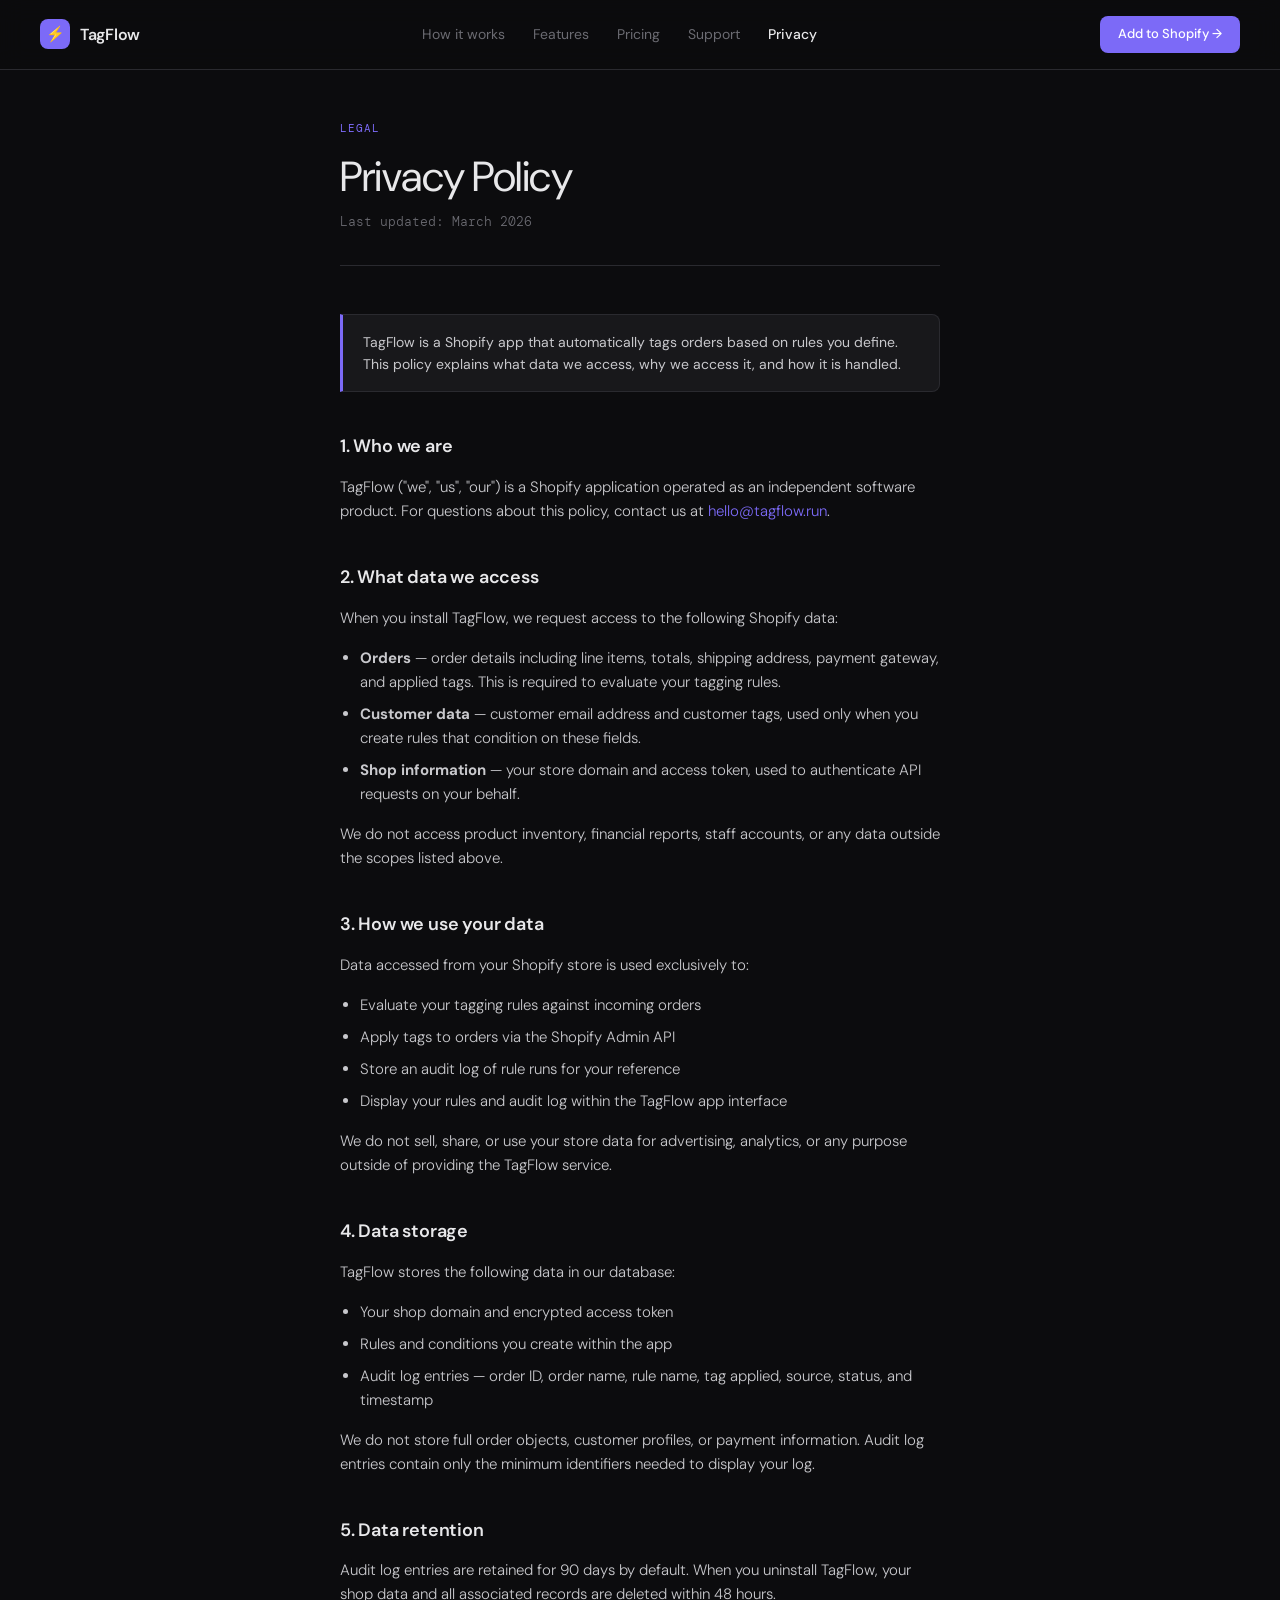
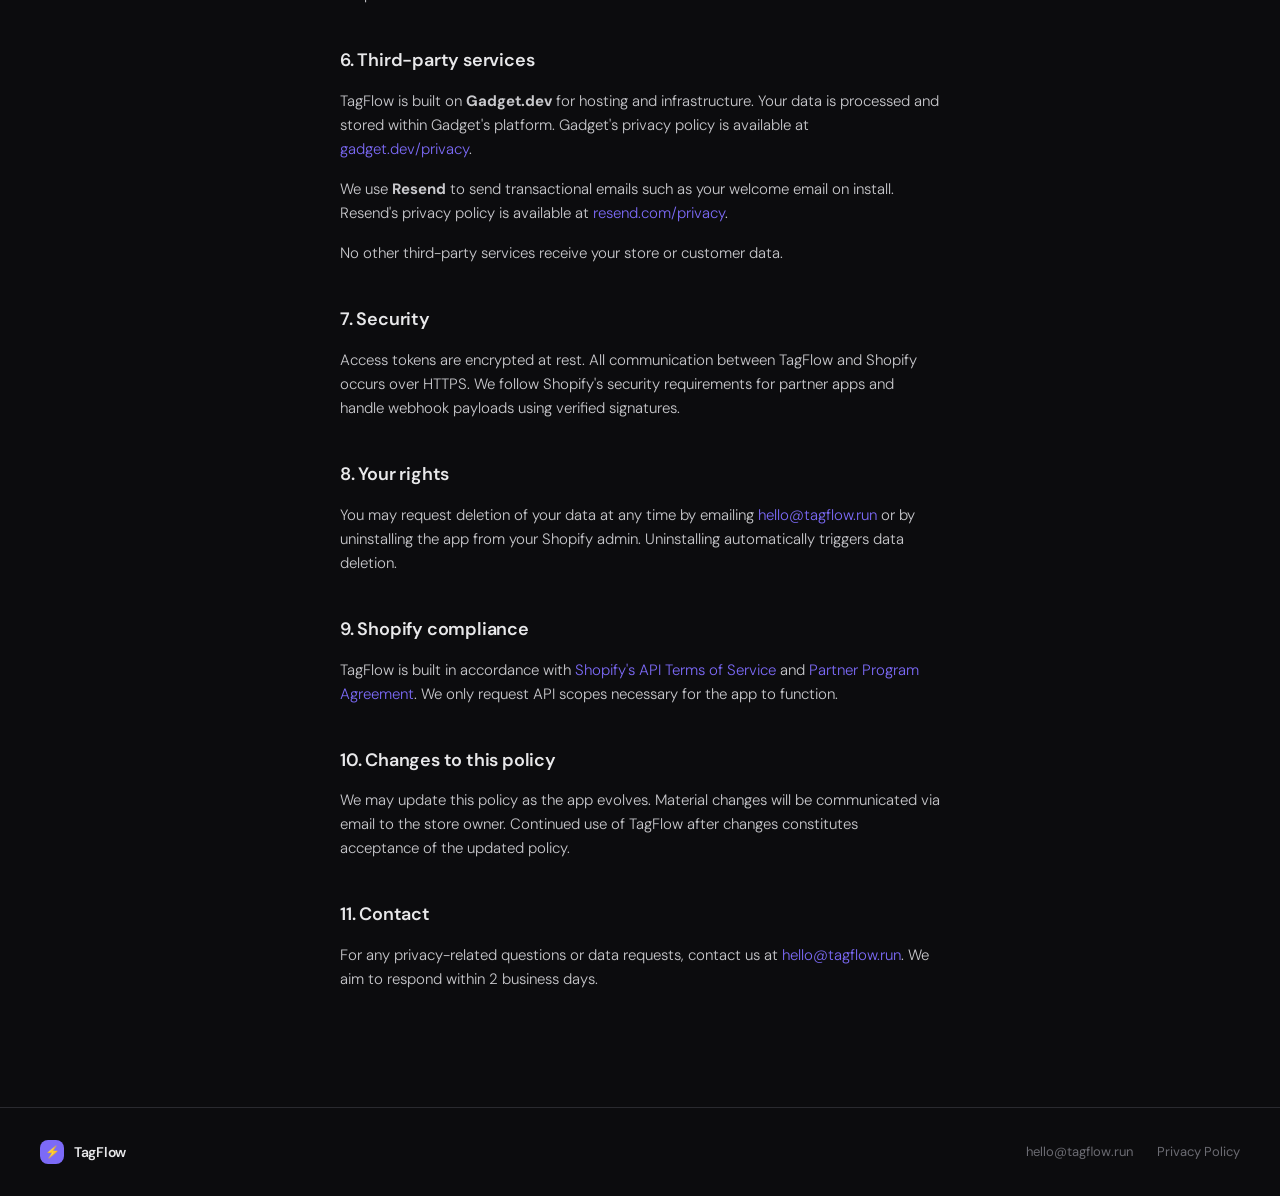
==== privacy.html @ ec5a0876 "first commit" ====
<!DOCTYPE html>
<html lang="en">
<head>
<meta charset="UTF-8"/>
<meta name="viewport" content="width=device-width, initial-scale=1.0"/>
<title>Privacy Policy — TagFlow</title>
<link rel="preconnect" href="https://fonts.googleapis.com"/>
<link href="https://fonts.googleapis.com/css2?family=DM+Mono:wght@400;500&family=DM+Sans:wght@300;400;500;600&display=swap" rel="stylesheet"/>
<style>
*{box-sizing:border-box;margin:0;padding:0}
:root{
  --bg:#0c0c0e;
  --surface:#18181b;
  --border:#2a2a2f;
  --text:#e8e8ea;
  --muted:#6b6b72;
  --accent:#7c6af7;
  --mono:'DM Mono',monospace;
  --serif:'DM Sans',sans-serif;
  --sans:'DM Sans',sans-serif;
}
html{scroll-behavior:smooth}
body{background:var(--bg);color:var(--text);font-family:var(--sans);font-size:15px;line-height:1.6;overflow-x:hidden}

nav{
  position:fixed;top:0;left:0;right:0;z-index:100;
  padding:16px 40px;display:flex;align-items:center;justify-content:space-between;
  background:rgba(12,12,14,0.85);backdrop-filter:blur(12px);
  border-bottom:1px solid var(--border);
}
.logo{display:flex;align-items:center;gap:10px;font-size:16px;font-weight:600;letter-spacing:-0.3px;text-decoration:none;color:var(--text)}
.logo-icon{width:30px;height:30px;background:var(--accent);border-radius:8px;display:flex;align-items:center;justify-content:center;font-size:15px}
.nav-links{display:flex;align-items:center;gap:28px}
.nav-links a{color:var(--muted);text-decoration:none;font-size:14px;font-weight:400;transition:color .15s}
.nav-links a:hover{color:var(--text)}
.nav-links a[aria-current="page"]{color:var(--text);font-weight:500}
.nav-cta{padding:8px 18px;background:var(--accent);color:#fff;border-radius:8px;font-size:13px;font-weight:500;text-decoration:none;transition:opacity .15s}
.nav-cta:hover{opacity:.85;color:#fff}
.nav-menu{flex:1;display:flex;justify-content:center}
.nav-toggle{
  display:none;flex-direction:column;justify-content:center;align-items:center;gap:5px;
  width:40px;height:40px;padding:0;border:none;background:transparent;cursor:pointer;color:var(--text);
  border-radius:8px;-webkit-tap-highlight-color:transparent
}
.nav-toggle:hover{background:var(--surface)}
.nav-toggle span{display:block;width:20px;height:2px;background:currentColor;border-radius:1px;transition:transform .2s ease,opacity .2s ease}
.nav-toggle[aria-expanded="true"] span:nth-child(1){transform:translateY(7px) rotate(45deg)}
.nav-toggle[aria-expanded="true"] span:nth-child(2){opacity:0}
.nav-toggle[aria-expanded="true"] span:nth-child(3){transform:translateY(-7px) rotate(-45deg)}
.nav-link-mobile-only{display:none}
body.nav-menu-open{overflow:hidden}

.container{max-width:680px;margin:0 auto;padding:120px 40px 100px}

.doc-tag{font-size:11px;font-family:var(--mono);color:var(--accent);text-transform:uppercase;letter-spacing:.1em;margin-bottom:16px}
h1{font-family:var(--serif);font-size:42px;font-weight:400;letter-spacing:-0.5px;line-height:1.1;margin-bottom:12px}
.updated{font-size:13px;color:var(--muted);font-family:var(--mono);margin-bottom:48px;padding-bottom:32px;border-bottom:1px solid var(--border)}

h2{font-size:18px;font-weight:600;margin:40px 0 14px;letter-spacing:-0.2px}
p{color:#c8c8cc;margin-bottom:16px;font-weight:300}
ul{padding-left:20px;margin-bottom:16px}
li{color:#c8c8cc;margin-bottom:8px;font-weight:300}
a{color:var(--accent);text-decoration:none}
a:hover{text-decoration:underline}

.highlight{
  background:var(--surface);border:1px solid var(--border);
  border-left:3px solid var(--accent);
  border-radius:0 8px 8px 0;
  padding:16px 20px;margin:24px 0;
  font-size:14px;color:#c8c8cc;
}

footer{
  border-top:1px solid var(--border);padding:32px 40px;
  display:flex;align-items:center;justify-content:space-between;
  font-size:13px;color:var(--muted);
}
footer a{color:var(--muted);text-decoration:none;transition:color .15s}
footer a:hover{color:var(--text)}
.footer-links{display:flex;gap:24px}

@media(max-width:768px){
  nav{padding:14px 20px;gap:10px}
  .logo{flex:1;min-width:0}
  .nav-menu{
    position:fixed;top:61px;left:0;right:0;flex:none;justify-content:stretch;
    max-height:0;overflow:hidden;opacity:0;visibility:hidden;
    transition:max-height .35s ease,opacity .2s ease,visibility 0s linear .35s;
    background:rgba(12,12,14,0.98);backdrop-filter:blur(12px);
    border-bottom:1px solid var(--border);z-index:99
  }
  .nav-menu.is-open{
    max-height:min(100vh - 61px,480px);opacity:1;visibility:visible;
    transition:max-height .35s ease,opacity .2s ease,visibility 0s
  }
  .nav-toggle{display:flex;flex-shrink:0}
  .nav-cta{flex-shrink:0;padding:8px 14px;font-size:12px}
  .nav-links{flex-direction:column;align-items:stretch;gap:0;padding:8px 20px 20px}
  .nav-links a{padding:14px 0;border-bottom:1px solid var(--border);font-size:15px;color:var(--text)}
  .nav-links a:nth-last-child(2){border-bottom:none}
  .nav-links a:last-child{border-bottom:none}
  .nav-link-mobile-only{
    display:block;margin-top:8px;padding-top:18px;border-top:1px solid var(--border);
    border-bottom:none;font-weight:500;color:var(--accent)
  }
  .container{padding:100px 20px 80px}
  footer{flex-direction:column;gap:16px;text-align:center;padding:24px 20px}
}
</style>
</head>
<body>

<nav>
  <a href="/" class="logo">
    <div class="logo-icon">⚡</div>
    TagFlow
  </a>
  <div class="nav-menu" id="nav-menu">
    <div class="nav-links">
      <a href="index.html#how-it-works">How it works</a>
      <a href="index.html#features">Features</a>
      <a href="index.html#pricing">Pricing</a>
      <a href="support.html">Support</a>
      <a href="privacy.html" aria-current="page">Privacy</a>
      <a href="https://apps.shopify.com" class="nav-link-mobile-only">Add to Shopify →</a>
    </div>
  </div>
  <button type="button" class="nav-toggle" id="nav-toggle" aria-label="Open menu" aria-expanded="false"
    aria-controls="nav-menu">
    <span></span><span></span><span></span>
  </button>
  <a href="https://apps.shopify.com" class="nav-cta">Add to Shopify →</a>
</nav>

<div style="position:relative;z-index:1">
<div class="container">
  <div class="doc-tag">Legal</div>
  <h1>Privacy Policy</h1>
  <p class="updated">Last updated: March 2026</p>

  <div class="highlight">
    TagFlow is a Shopify app that automatically tags orders based on rules you define. This policy explains what data we access, why we access it, and how it is handled.
  </div>

  <h2>1. Who we are</h2>
  <p>TagFlow ("we", "us", "our") is a Shopify application operated as an independent software product. For questions about this policy, contact us at <a href="mailto:hello@tagflow.run">hello@tagflow.run</a>.</p>

  <h2>2. What data we access</h2>
  <p>When you install TagFlow, we request access to the following Shopify data:</p>
  <ul>
    <li><strong>Orders</strong> — order details including line items, totals, shipping address, payment gateway, and applied tags. This is required to evaluate your tagging rules.</li>
    <li><strong>Customer data</strong> — customer email address and customer tags, used only when you create rules that condition on these fields.</li>
    <li><strong>Shop information</strong> — your store domain and access token, used to authenticate API requests on your behalf.</li>
  </ul>
  <p>We do not access product inventory, financial reports, staff accounts, or any data outside the scopes listed above.</p>

  <h2>3. How we use your data</h2>
  <p>Data accessed from your Shopify store is used exclusively to:</p>
  <ul>
    <li>Evaluate your tagging rules against incoming orders</li>
    <li>Apply tags to orders via the Shopify Admin API</li>
    <li>Store an audit log of rule runs for your reference</li>
    <li>Display your rules and audit log within the TagFlow app interface</li>
  </ul>
  <p>We do not sell, share, or use your store data for advertising, analytics, or any purpose outside of providing the TagFlow service.</p>

  <h2>4. Data storage</h2>
  <p>TagFlow stores the following data in our database:</p>
  <ul>
    <li>Your shop domain and encrypted access token</li>
    <li>Rules and conditions you create within the app</li>
    <li>Audit log entries — order ID, order name, rule name, tag applied, source, status, and timestamp</li>
  </ul>
  <p>We do not store full order objects, customer profiles, or payment information. Audit log entries contain only the minimum identifiers needed to display your log.</p>

  <h2>5. Data retention</h2>
  <p>Audit log entries are retained for 90 days by default. When you uninstall TagFlow, your shop data and all associated records are deleted within 48 hours.</p>

  <h2>6. Third-party services</h2>
  <p>TagFlow is built on <strong>Gadget.dev</strong> for hosting and infrastructure. Your data is processed and stored within Gadget's platform. Gadget's privacy policy is available at <a href="https://gadget.dev/privacy" target="_blank">gadget.dev/privacy</a>.</p>
  <p>We use <strong>Resend</strong> to send transactional emails such as your welcome email on install. Resend's privacy policy is available at <a href="https://resend.com/privacy" target="_blank">resend.com/privacy</a>.</p>
  <p>No other third-party services receive your store or customer data.</p>

  <h2>7. Security</h2>
  <p>Access tokens are encrypted at rest. All communication between TagFlow and Shopify occurs over HTTPS. We follow Shopify's security requirements for partner apps and handle webhook payloads using verified signatures.</p>

  <h2>8. Your rights</h2>
  <p>You may request deletion of your data at any time by emailing <a href="mailto:hello@tagflow.run">hello@tagflow.run</a> or by uninstalling the app from your Shopify admin. Uninstalling automatically triggers data deletion.</p>

  <h2>9. Shopify compliance</h2>
  <p>TagFlow is built in accordance with <a href="https://www.shopify.com/legal/api-terms" target="_blank">Shopify's API Terms of Service</a> and <a href="https://www.shopify.com/partners/blog/partner-program-agreement" target="_blank">Partner Program Agreement</a>. We only request API scopes necessary for the app to function.</p>

  <h2>10. Changes to this policy</h2>
  <p>We may update this policy as the app evolves. Material changes will be communicated via email to the store owner. Continued use of TagFlow after changes constitutes acceptance of the updated policy.</p>

  <h2>11. Contact</h2>
  <p>For any privacy-related questions or data requests, contact us at <a href="mailto:hello@tagflow.run">hello@tagflow.run</a>. We aim to respond within 2 business days.</p>
</div>

<footer>
  <a href="/" class="logo" style="font-size:14px">
    <div class="logo-icon" style="width:24px;height:24px;font-size:12px">⚡</div>
    TagFlow
  </a>
  <div class="footer-links">
    <a href="mailto:hello@tagflow.run">hello@tagflow.run</a>
    <a href="privacy.html" aria-current="page">Privacy Policy</a>
  </div>
</footer>
</div>

<script>
  (function () {
    var toggle = document.getElementById('nav-toggle');
    var menu = document.getElementById('nav-menu');
    if (!toggle || !menu) return;

    function setOpen(open) {
      menu.classList.toggle('is-open', open);
      toggle.setAttribute('aria-expanded', open ? 'true' : 'false');
      toggle.setAttribute('aria-label', open ? 'Close menu' : 'Open menu');
      document.body.classList.toggle('nav-menu-open', open);
    }

    toggle.addEventListener('click', function () {
      setOpen(!menu.classList.contains('is-open'));
    });

    menu.querySelectorAll('a').forEach(function (link) {
      link.addEventListener('click', function () {
        setOpen(false);
      });
    });

    document.addEventListener('keydown', function (e) {
      if (e.key === 'Escape') setOpen(false);
    });
  })();
</script>

</body>
</html>
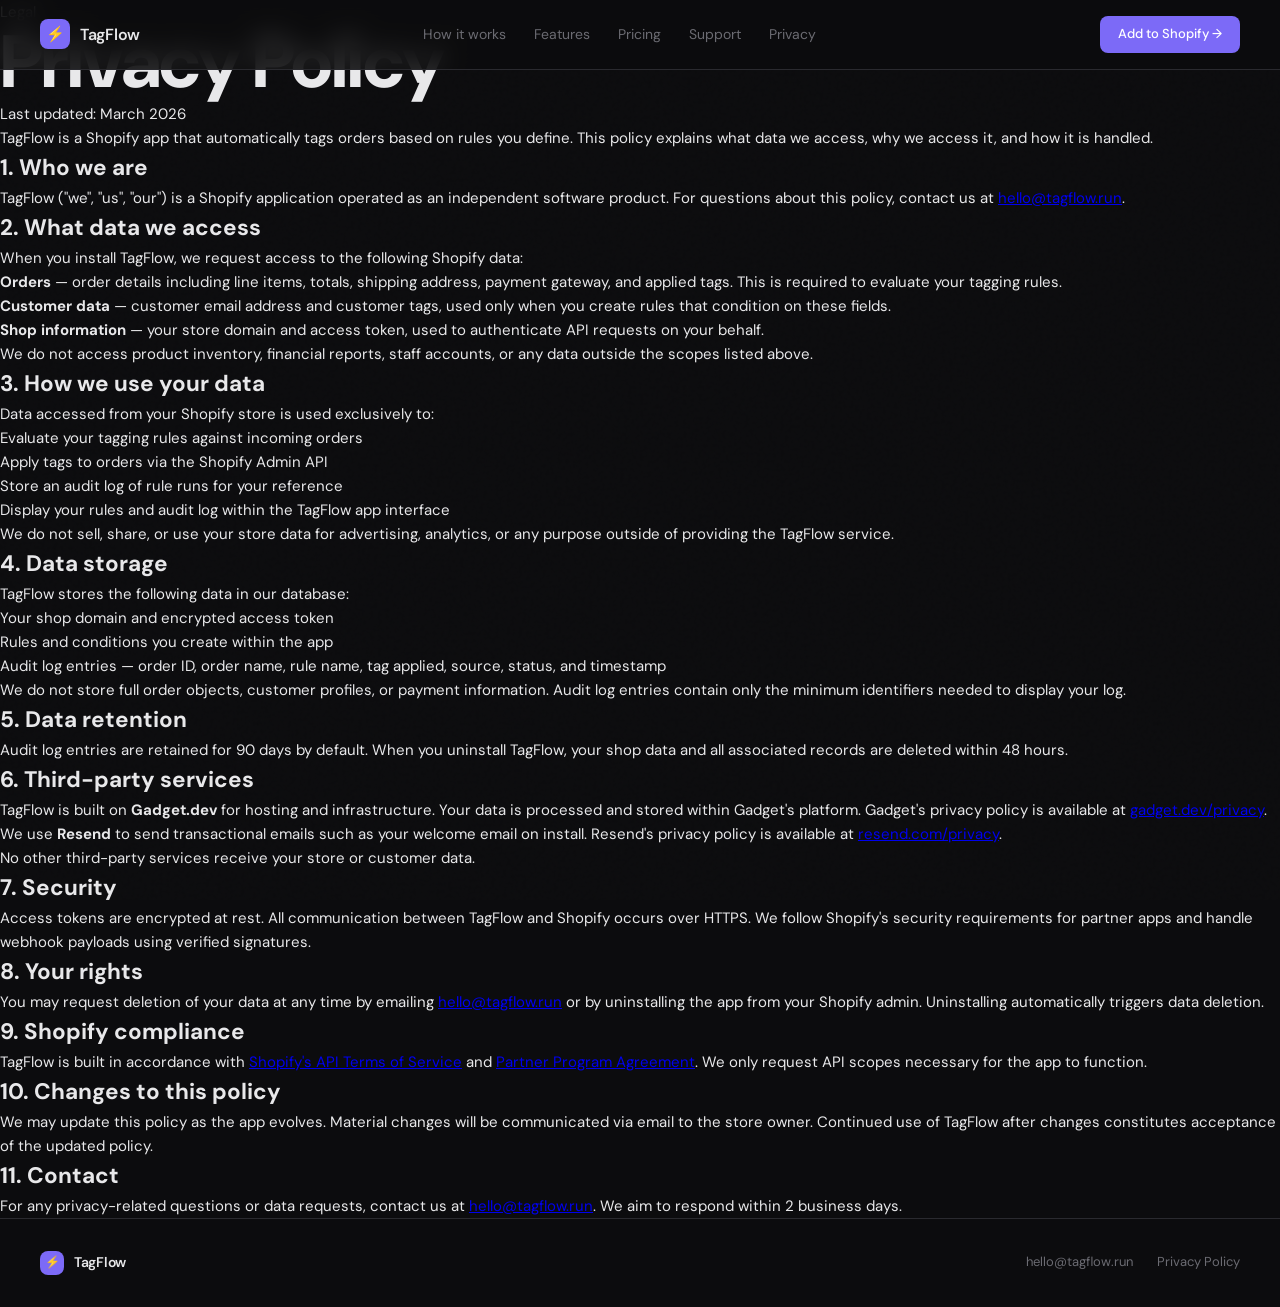
==== commit 992a02b3: "Add main.css and update nav styles" ====
--- a/privacy.html
+++ b/privacy.html
@@ -4,110 +4,10 @@
 <meta charset="UTF-8"/>
 <meta name="viewport" content="width=device-width, initial-scale=1.0"/>
 <title>Privacy Policy — TagFlow</title>
+<link rel="icon" type="image/png" href="tag-flow-fav.ico.png"/>
 <link rel="preconnect" href="https://fonts.googleapis.com"/>
 <link href="https://fonts.googleapis.com/css2?family=DM+Mono:wght@400;500&family=DM+Sans:wght@300;400;500;600&display=swap" rel="stylesheet"/>
-<style>
-*{box-sizing:border-box;margin:0;padding:0}
-:root{
-  --bg:#0c0c0e;
-  --surface:#18181b;
-  --border:#2a2a2f;
-  --text:#e8e8ea;
-  --muted:#6b6b72;
-  --accent:#7c6af7;
-  --mono:'DM Mono',monospace;
-  --serif:'DM Sans',sans-serif;
-  --sans:'DM Sans',sans-serif;
-}
-html{scroll-behavior:smooth}
-body{background:var(--bg);color:var(--text);font-family:var(--sans);font-size:15px;line-height:1.6;overflow-x:hidden}
-
-nav{
-  position:fixed;top:0;left:0;right:0;z-index:100;
-  padding:16px 40px;display:flex;align-items:center;justify-content:space-between;
-  background:rgba(12,12,14,0.85);backdrop-filter:blur(12px);
-  border-bottom:1px solid var(--border);
-}
-.logo{display:flex;align-items:center;gap:10px;font-size:16px;font-weight:600;letter-spacing:-0.3px;text-decoration:none;color:var(--text)}
-.logo-icon{width:30px;height:30px;background:var(--accent);border-radius:8px;display:flex;align-items:center;justify-content:center;font-size:15px}
-.nav-links{display:flex;align-items:center;gap:28px}
-.nav-links a{color:var(--muted);text-decoration:none;font-size:14px;font-weight:400;transition:color .15s}
-.nav-links a:hover{color:var(--text)}
-.nav-links a[aria-current="page"]{color:var(--text);font-weight:500}
-.nav-cta{padding:8px 18px;background:var(--accent);color:#fff;border-radius:8px;font-size:13px;font-weight:500;text-decoration:none;transition:opacity .15s}
-.nav-cta:hover{opacity:.85;color:#fff}
-.nav-menu{flex:1;display:flex;justify-content:center}
-.nav-toggle{
-  display:none;flex-direction:column;justify-content:center;align-items:center;gap:5px;
-  width:40px;height:40px;padding:0;border:none;background:transparent;cursor:pointer;color:var(--text);
-  border-radius:8px;-webkit-tap-highlight-color:transparent
-}
-.nav-toggle:hover{background:var(--surface)}
-.nav-toggle span{display:block;width:20px;height:2px;background:currentColor;border-radius:1px;transition:transform .2s ease,opacity .2s ease}
-.nav-toggle[aria-expanded="true"] span:nth-child(1){transform:translateY(7px) rotate(45deg)}
-.nav-toggle[aria-expanded="true"] span:nth-child(2){opacity:0}
-.nav-toggle[aria-expanded="true"] span:nth-child(3){transform:translateY(-7px) rotate(-45deg)}
-.nav-link-mobile-only{display:none}
-body.nav-menu-open{overflow:hidden}
-
-.container{max-width:680px;margin:0 auto;padding:120px 40px 100px}
-
-.doc-tag{font-size:11px;font-family:var(--mono);color:var(--accent);text-transform:uppercase;letter-spacing:.1em;margin-bottom:16px}
-h1{font-family:var(--serif);font-size:42px;font-weight:400;letter-spacing:-0.5px;line-height:1.1;margin-bottom:12px}
-.updated{font-size:13px;color:var(--muted);font-family:var(--mono);margin-bottom:48px;padding-bottom:32px;border-bottom:1px solid var(--border)}
-
-h2{font-size:18px;font-weight:600;margin:40px 0 14px;letter-spacing:-0.2px}
-p{color:#c8c8cc;margin-bottom:16px;font-weight:300}
-ul{padding-left:20px;margin-bottom:16px}
-li{color:#c8c8cc;margin-bottom:8px;font-weight:300}
-a{color:var(--accent);text-decoration:none}
-a:hover{text-decoration:underline}
-
-.highlight{
-  background:var(--surface);border:1px solid var(--border);
-  border-left:3px solid var(--accent);
-  border-radius:0 8px 8px 0;
-  padding:16px 20px;margin:24px 0;
-  font-size:14px;color:#c8c8cc;
-}
-
-footer{
-  border-top:1px solid var(--border);padding:32px 40px;
-  display:flex;align-items:center;justify-content:space-between;
-  font-size:13px;color:var(--muted);
-}
-footer a{color:var(--muted);text-decoration:none;transition:color .15s}
-footer a:hover{color:var(--text)}
-.footer-links{display:flex;gap:24px}
-
-@media(max-width:768px){
-  nav{padding:14px 20px;gap:10px}
-  .logo{flex:1;min-width:0}
-  .nav-menu{
-    position:fixed;top:61px;left:0;right:0;flex:none;justify-content:stretch;
-    max-height:0;overflow:hidden;opacity:0;visibility:hidden;
-    transition:max-height .35s ease,opacity .2s ease,visibility 0s linear .35s;
-    background:rgba(12,12,14,0.98);backdrop-filter:blur(12px);
-    border-bottom:1px solid var(--border);z-index:99
-  }
-  .nav-menu.is-open{
-    max-height:min(100vh - 61px,480px);opacity:1;visibility:visible;
-    transition:max-height .35s ease,opacity .2s ease,visibility 0s
-  }
-  .nav-toggle{display:flex;flex-shrink:0}
-  .nav-cta{flex-shrink:0;padding:8px 14px;font-size:12px}
-  .nav-links{flex-direction:column;align-items:stretch;gap:0;padding:8px 20px 20px}
-  .nav-links a{padding:14px 0;border-bottom:1px solid var(--border);font-size:15px;color:var(--text)}
-  .nav-links a:nth-last-child(2){border-bottom:none}
-  .nav-links a:last-child{border-bottom:none}
-  .nav-link-mobile-only{
-    display:block;margin-top:8px;padding-top:18px;border-top:1px solid var(--border);
-    border-bottom:none;font-weight:500;color:var(--accent)
-  }
-  .container{padding:100px 20px 80px}
-  footer{flex-direction:column;gap:16px;text-align:center;padding:24px 20px}
-}
-</style>
+<link rel="stylesheet" href="main.css"/>
 </head>
 <body>
 
--- a/main.css
+++ b/main.css
@@ -0,0 +1,1042 @@
+* {
+  box-sizing: border-box;
+  margin: 0;
+  padding: 0
+}
+
+:root {
+  --bg: #0c0c0e;
+  --surface: #18181b;
+  --surface2: #1f1f23;
+  --border: #2a2a2f;
+  --border2: #333338;
+  --text: #e8e8ea;
+  --muted: #6b6b72;
+  --muted2: #4a4a52;
+  --accent: #7c6af7;
+  --accent2: #3ecf8e;
+  --mono: 'DM Mono', monospace;
+  --serif: 'DM Sans', sans-serif;
+  --sans: 'DM Sans', sans-serif;
+}
+
+html {
+  scroll-behavior: smooth
+}
+
+body {
+  background: var(--bg);
+  color: var(--text);
+  font-family: var(--sans);
+  font-size: 15px;
+  line-height: 1.6;
+  overflow-x: hidden
+}
+
+/* Noise overlay */
+body::before {
+  content: '';
+  position: fixed;
+  inset: 0;
+  background-image: url("data:image/svg+xml,%3Csvg viewBox='0 0 256 256' xmlns='http://www.w3.org/2000/svg'%3E%3Cfilter id='noise'%3E%3CfeTurbulence type='fractalNoise' baseFrequency='0.9' numOctaves='4' stitchTiles='stitch'/%3E%3C/filter%3E%3Crect width='100%25' height='100%25' filter='url(%23noise)' opacity='0.04'/%3E%3C/svg%3E");
+  pointer-events: none;
+  z-index: 0;
+  opacity: 0.4;
+}
+
+/* Nav */
+nav {
+  position: fixed;
+  top: 0;
+  left: 0;
+  right: 0;
+  z-index: 100;
+  padding: 16px 40px;
+  display: flex;
+  align-items: center;
+  justify-content: space-between;
+  background: rgba(12, 12, 14, 0.85);
+  backdrop-filter: blur(12px);
+  border-bottom: 1px solid var(--border);
+}
+
+.logo {
+  display: flex;
+  align-items: center;
+  gap: 10px;
+  font-size: 16px;
+  font-weight: 600;
+  letter-spacing: -0.3px;
+  text-decoration: none;
+  color: var(--text)
+}
+
+.logo-icon {
+  width: 30px;
+  height: 30px;
+  background: var(--accent);
+  border-radius: 8px;
+  display: flex;
+  align-items: center;
+  justify-content: center;
+  font-size: 15px
+}
+
+.nav-links {
+  display: flex;
+  align-items: center;
+  gap: 28px
+}
+
+.nav-links a {
+  color: var(--muted);
+  text-decoration: none;
+  font-size: 14px;
+  font-weight: 400;
+  transition: color .15s
+}
+
+.nav-links a:hover {
+  color: var(--text)
+}
+
+.nav-cta {
+  padding: 8px 18px;
+  background: var(--accent);
+  color: #fff;
+  border-radius: 8px;
+  font-size: 13px;
+  font-weight: 500;
+  text-decoration: none;
+  transition: opacity .15s;
+}
+
+.nav-cta:hover {
+  opacity: 0.85;
+  color: #fff
+}
+
+.nav-menu {
+  flex: 1;
+  display: flex;
+  justify-content: center
+}
+
+.nav-toggle {
+  display: none;
+  flex-direction: column;
+  justify-content: center;
+  align-items: center;
+  gap: 5px;
+  width: 40px;
+  height: 40px;
+  padding: 0;
+  border: none;
+  background: transparent;
+  cursor: pointer;
+  color: var(--text);
+  border-radius: 8px;
+  -webkit-tap-highlight-color: transparent
+}
+
+.nav-toggle:hover {
+  background: var(--surface)
+}
+
+.nav-toggle span {
+  display: block;
+  width: 20px;
+  height: 2px;
+  background: currentColor;
+  border-radius: 1px;
+  transition: transform .2s ease, opacity .2s ease
+}
+
+.nav-toggle[aria-expanded="true"] span:nth-child(1) {
+  transform: translateY(7px) rotate(45deg)
+}
+
+.nav-toggle[aria-expanded="true"] span:nth-child(2) {
+  opacity: 0
+}
+
+.nav-toggle[aria-expanded="true"] span:nth-child(3) {
+  transform: translateY(-7px) rotate(-45deg)
+}
+
+.nav-link-mobile-only {
+  display: none
+}
+
+body.nav-menu-open {
+  overflow: hidden
+}
+
+/* Hero */
+.hero {
+  min-height: 100vh;
+  display: flex;
+  flex-direction: column;
+  align-items: center;
+  justify-content: center;
+  padding: 120px 40px 80px;
+  text-align: center;
+  position: relative;
+}
+
+.hero-badge {
+  display: inline-flex;
+  align-items: center;
+  gap: 8px;
+  padding: 6px 14px;
+  border-radius: 20px;
+  background: rgba(124, 106, 247, 0.1);
+  border: 1px solid rgba(124, 106, 247, 0.25);
+  font-size: 12px;
+  font-weight: 500;
+  color: var(--accent);
+  font-family: var(--mono);
+  margin-bottom: 32px;
+  animation: fadeUp .6s ease both;
+}
+
+.badge-dot {
+  width: 6px;
+  height: 6px;
+  border-radius: 50%;
+  background: var(--accent2);
+  animation: pulse 2s infinite
+}
+
+@keyframes pulse {
+
+  0%,
+  100% {
+    opacity: 1
+  }
+
+  50% {
+    opacity: .4
+  }
+}
+
+h1 {
+  font-family: var(--serif);
+  font-size: clamp(40px, 6.5vw, 74px);
+  font-weight: 800;
+  line-height: 1.05;
+  letter-spacing: -2px;
+  max-width: 800px;
+  animation: fadeUp .6s .1s ease both;
+}
+
+h1 em {
+  font-style: normal;
+  color: var(--accent)
+}
+
+.hero-sub {
+  font-size: clamp(16px, 2vw, 20px);
+  color: var(--muted);
+  max-width: 520px;
+  margin: 24px auto 0;
+  line-height: 1.7;
+  font-weight: 300;
+  animation: fadeUp .6s .2s ease both;
+}
+
+.hero-actions {
+  display: flex;
+  align-items: center;
+  gap: 14px;
+  margin-top: 40px;
+  flex-wrap: wrap;
+  justify-content: center;
+  animation: fadeUp .6s .3s ease both;
+}
+
+.btn-primary {
+  padding: 13px 28px;
+  background: var(--accent);
+  color: #fff;
+  border-radius: 9px;
+  font-size: 14px;
+  font-weight: 500;
+  text-decoration: none;
+  transition: opacity .15s, transform .1s;
+  display: inline-flex;
+  align-items: center;
+  gap: 8px;
+}
+
+.btn-primary:hover {
+  opacity: 0.88;
+  transform: translateY(-1px)
+}
+
+.btn-secondary {
+  padding: 13px 28px;
+  background: var(--surface);
+  color: var(--text);
+  border: 1px solid var(--border2);
+  border-radius: 9px;
+  font-size: 14px;
+  font-weight: 400;
+  text-decoration: none;
+  transition: background .15s, transform .1s;
+}
+
+.btn-secondary:hover {
+  background: var(--surface2);
+  transform: translateY(-1px)
+}
+
+.hero-note {
+  font-size: 12px;
+  color: var(--muted2);
+  margin-top: 16px;
+  font-family: var(--mono);
+  animation: fadeUp .6s .4s ease both
+}
+
+/* App preview */
+.preview {
+  margin-top: 64px;
+  width: 100%;
+  max-width: 900px;
+  border-radius: 14px;
+  overflow: hidden;
+  border: 1px solid var(--border);
+  background: var(--surface);
+  animation: fadeUp .8s .4s ease both;
+  position: relative;
+}
+
+.preview-bar {
+  background: var(--surface2);
+  padding: 12px 16px;
+  display: flex;
+  align-items: center;
+  gap: 8px;
+  border-bottom: 1px solid var(--border);
+}
+
+.preview-dot {
+  width: 10px;
+  height: 10px;
+  border-radius: 50%
+}
+
+.preview-url {
+  flex: 1;
+  background: var(--bg);
+  border-radius: 5px;
+  padding: 5px 12px;
+  font-size: 11px;
+  font-family: var(--mono);
+  color: var(--muted);
+  border: 1px solid var(--border);
+  margin: 0 8px;
+  text-align: center;
+}
+
+.preview-body {
+  padding: 24px;
+  display: grid;
+  grid-template-columns: 1fr 1fr 1fr;
+  gap: 12px
+}
+
+.prev-card {
+  background: var(--surface2);
+  border: 1px solid var(--border);
+  border-radius: 8px;
+  padding: 16px
+}
+
+.prev-label {
+  font-size: 10px;
+  color: var(--muted);
+  text-transform: uppercase;
+  letter-spacing: .06em;
+  margin-bottom: 8px;
+  font-family: var(--mono)
+}
+
+.prev-val {
+  font-size: 24px;
+  font-weight: 700;
+  font-family: var(--mono);
+  letter-spacing: -1px
+}
+
+.prev-sub {
+  font-size: 11px;
+  color: var(--accent2);
+  margin-top: 4px
+}
+
+.prev-rule {
+  background: var(--surface2);
+  border: 1px solid var(--border);
+  border-radius: 8px;
+  padding: 14px;
+  grid-column: 1/-1;
+  display: flex;
+  align-items: center;
+  gap: 12px
+}
+
+.prev-toggle {
+  width: 28px;
+  height: 16px;
+  background: var(--accent);
+  border-radius: 8px;
+  position: relative;
+  flex-shrink: 0
+}
+
+.prev-toggle::after {
+  content: '';
+  position: absolute;
+  width: 12px;
+  height: 12px;
+  background: #fff;
+  border-radius: 50%;
+  top: 2px;
+  left: 14px
+}
+
+.prev-rname {
+  font-size: 13px;
+  font-weight: 500;
+  flex: 1
+}
+
+.prev-rdesc {
+  font-size: 11px;
+  color: var(--muted);
+  margin-top: 2px
+}
+
+.prev-pill {
+  display: inline-flex;
+  align-items: center;
+  padding: 3px 9px;
+  border-radius: 20px;
+  font-size: 11px;
+  font-weight: 500;
+  font-family: var(--mono)
+}
+
+.pp {
+  background: rgba(124, 106, 247, .15);
+  color: #9d8ff9;
+  border: 1px solid rgba(124, 106, 247, .25)
+}
+
+.pg {
+  background: rgba(62, 207, 142, .12);
+  color: #3ecf8e;
+  border: 1px solid rgba(62, 207, 142, .25)
+}
+
+.pa {
+  background: rgba(245, 158, 11, .12);
+  color: #f59e0b;
+  border: 1px solid rgba(245, 158, 11, .25)
+}
+
+.prev-fired {
+  font-size: 11px;
+  color: var(--muted);
+  font-family: var(--mono);
+  white-space: nowrap
+}
+
+@keyframes fadeUp {
+  from {
+    opacity: 0;
+    transform: translateY(16px)
+  }
+
+  to {
+    opacity: 1;
+    transform: translateY(0)
+  }
+}
+
+/* Glow */
+.glow {
+  position: absolute;
+  width: 600px;
+  height: 600px;
+  background: radial-gradient(circle, rgba(124, 106, 247, 0.08) 0%, transparent 70%);
+  border-radius: 50%;
+  top: 50%;
+  left: 50%;
+  transform: translate(-50%, -60%);
+  pointer-events: none;
+}
+
+/* Section */
+section {
+  padding: 100px 40px;
+  max-width: 1100px;
+  margin: 0 auto;
+  position: relative;
+  z-index: 1
+}
+
+.section-tag {
+  font-size: 11px;
+  font-family: var(--mono);
+  color: var(--accent);
+  text-transform: uppercase;
+  letter-spacing: .1em;
+  margin-bottom: 16px
+}
+
+.section-title {
+  font-family: var(--serif);
+  font-size: clamp(30px, 3.8vw, 46px);
+  font-weight: 800;
+  line-height: 1.08;
+  letter-spacing: -1.5px;
+  margin-bottom: 16px
+}
+
+.section-title em {
+  font-style: normal;
+  color: var(--accent)
+}
+
+.section-sub {
+  font-size: 16px;
+  color: var(--muted);
+  max-width: 500px;
+  line-height: 1.7;
+  font-weight: 300
+}
+
+/* Features */
+.features-grid {
+  display: grid;
+  grid-template-columns: repeat(3, 1fr);
+  gap: 16px;
+  margin-top: 52px
+}
+
+.feat {
+  background: var(--surface);
+  border: 1px solid var(--border);
+  border-radius: 12px;
+  padding: 28px;
+  transition: border-color .2s, transform .2s
+}
+
+.feat:hover {
+  border-color: var(--border2);
+  transform: translateY(-2px)
+}
+
+.feat-icon {
+  width: 40px;
+  height: 40px;
+  border-radius: 9px;
+  display: flex;
+  align-items: center;
+  justify-content: center;
+  font-size: 18px;
+  margin-bottom: 20px
+}
+
+.feat-icon.purple {
+  background: rgba(124, 106, 247, .15)
+}
+
+.feat-icon.green {
+  background: rgba(62, 207, 142, .12)
+}
+
+.feat-icon.amber {
+  background: rgba(245, 158, 11, .12)
+}
+
+.feat h3 {
+  font-size: 15px;
+  font-weight: 600;
+  margin-bottom: 10px;
+  letter-spacing: -0.2px
+}
+
+.feat p {
+  font-size: 14px;
+  color: var(--muted);
+  line-height: 1.65
+}
+
+/* Audit preview */
+.audit-preview {
+  margin-top: 52px;
+  background: var(--surface);
+  border: 1px solid var(--border);
+  border-radius: 12px;
+  overflow: hidden;
+}
+
+.audit-header {
+  padding: 16px 20px;
+  border-bottom: 1px solid var(--border);
+  display: flex;
+  align-items: center;
+  justify-content: space-between
+}
+
+.audit-title {
+  font-size: 14px;
+  font-weight: 600
+}
+
+.audit-sub {
+  font-size: 12px;
+  color: var(--muted)
+}
+
+table {
+  width: 100%;
+  border-collapse: collapse
+}
+
+th {
+  text-align: left;
+  padding: 10px 20px;
+  font-size: 10px;
+  font-weight: 600;
+  text-transform: uppercase;
+  letter-spacing: .07em;
+  color: var(--muted);
+  border-bottom: 1px solid var(--border);
+  background: var(--surface2)
+}
+
+td {
+  padding: 11px 20px;
+  border-bottom: 1px solid var(--border);
+  font-size: 13px
+}
+
+tr:last-child td {
+  border-bottom: none
+}
+
+.oid {
+  font-family: var(--mono);
+  color: var(--accent);
+  font-size: 12px
+}
+
+.lt {
+  font-family: var(--mono);
+  font-size: 11px;
+  color: var(--muted)
+}
+
+.sdot {
+  display: inline-flex;
+  align-items: center;
+  gap: 5px;
+  font-size: 12px;
+  font-weight: 500
+}
+
+.d {
+  width: 6px;
+  height: 6px;
+  border-radius: 50%;
+  display: inline-block
+}
+
+.dg {
+  background: #3ecf8e
+}
+
+.da {
+  background: #f59e0b
+}
+
+.bf {
+  font-size: 10px;
+  padding: 2px 5px;
+  background: rgba(245, 158, 11, .15);
+  color: #f59e0b;
+  border-radius: 3px;
+  font-family: var(--mono);
+  margin-left: 6px
+}
+
+.rule-col {
+  font-size: 12px;
+  color: var(--muted)
+}
+
+/* Pricing */
+.pricing-grid {
+  display: grid;
+  grid-template-columns: 1fr 1fr;
+  gap: 16px;
+  margin-top: 52px;
+  max-width: 640px
+}
+
+.price-card {
+  background: var(--surface);
+  border: 1px solid var(--border);
+  border-radius: 12px;
+  padding: 32px;
+  position: relative
+}
+
+.price-card.featured {
+  border-color: var(--accent);
+  background: rgba(124, 106, 247, .05)
+}
+
+.featured-badge {
+  position: absolute;
+  top: -12px;
+  left: 50%;
+  transform: translateX(-50%);
+  background: var(--accent);
+  color: #fff;
+  font-size: 11px;
+  font-weight: 500;
+  padding: 4px 12px;
+  border-radius: 20px;
+  white-space: nowrap;
+  font-family: var(--mono)
+}
+
+.price-name {
+  font-size: 13px;
+  font-weight: 600;
+  color: var(--muted);
+  text-transform: uppercase;
+  letter-spacing: .06em;
+  margin-bottom: 12px;
+  font-family: var(--mono)
+}
+
+.price-amount {
+  font-size: 42px;
+  font-weight: 700;
+  font-family: var(--mono);
+  letter-spacing: -2px;
+  line-height: 1
+}
+
+.price-amount span {
+  font-size: 16px;
+  font-weight: 400;
+  color: var(--muted);
+  letter-spacing: 0
+}
+
+.price-desc {
+  font-size: 13px;
+  color: var(--muted);
+  margin-top: 10px;
+  line-height: 1.6
+}
+
+.price-features {
+  margin-top: 24px;
+  display: flex;
+  flex-direction: column;
+  gap: 10px
+}
+
+.pf {
+  display: flex;
+  align-items: center;
+  gap: 10px;
+  font-size: 13px;
+  color: var(--muted)
+}
+
+.pf::before {
+  content: '';
+  width: 5px;
+  height: 5px;
+  border-radius: 50%;
+  background: var(--accent2);
+  flex-shrink: 0
+}
+
+.price-btn {
+  display: block;
+  text-align: center;
+  margin-top: 28px;
+  padding: 11px;
+  border-radius: 8px;
+  font-size: 13px;
+  font-weight: 500;
+  text-decoration: none;
+  transition: opacity .15s;
+}
+
+.price-btn-filled {
+  background: var(--accent);
+  color: #fff
+}
+
+.price-btn-filled:hover {
+  opacity: .85
+}
+
+.price-btn-ghost {
+  background: var(--surface2);
+  color: var(--text);
+  border: 1px solid var(--border2)
+}
+
+.price-btn-ghost:hover {
+  background: var(--border)
+}
+
+/* Flow section */
+.flow-steps {
+  display: grid;
+  grid-template-columns: repeat(4, 1fr);
+  gap: 0;
+  margin-top: 52px;
+  position: relative
+}
+
+.flow-steps::before {
+  content: '';
+  position: absolute;
+  top: 28px;
+  left: 12.5%;
+  right: 12.5%;
+  height: 1px;
+  background: var(--border);
+  z-index: 0
+}
+
+.flow-step {
+  text-align: center;
+  padding: 0 16px;
+  position: relative;
+  z-index: 1
+}
+
+.step-num {
+  width: 56px;
+  height: 56px;
+  border-radius: 50%;
+  background: var(--surface);
+  border: 1px solid var(--border);
+  display: flex;
+  align-items: center;
+  justify-content: center;
+  margin: 0 auto 20px;
+  font-family: var(--mono);
+  font-size: 13px;
+  font-weight: 500;
+  color: var(--accent)
+}
+
+.step-title {
+  font-size: 14px;
+  font-weight: 600;
+  margin-bottom: 8px
+}
+
+.step-desc {
+  font-size: 13px;
+  color: var(--muted);
+  line-height: 1.6
+}
+
+/* CTA */
+.cta-section {
+  margin: 0 40px 100px;
+  background: var(--surface);
+  border: 1px solid var(--border);
+  border-radius: 16px;
+  padding: 80px 40px;
+  text-align: center;
+  position: relative;
+  overflow: hidden;
+}
+
+.cta-section::before {
+  content: '';
+  position: absolute;
+  inset: 0;
+  background: radial-gradient(ellipse at 50% 100%, rgba(124, 106, 247, 0.08) 0%, transparent 60%);
+}
+
+.cta-section h2 {
+  font-family: var(--serif);
+  font-size: clamp(28px, 4vw, 44px);
+  font-weight: 800;
+  letter-spacing: -1.5px;
+  margin-bottom: 16px;
+  position: relative
+}
+
+.cta-section p {
+  font-size: 16px;
+  color: var(--muted);
+  margin-bottom: 32px;
+  font-weight: 300;
+  position: relative
+}
+
+.cta-section .btn-primary {
+  position: relative
+}
+
+/* Footer */
+footer {
+  border-top: 1px solid var(--border);
+  padding: 32px 40px;
+  display: flex;
+  align-items: center;
+  justify-content: space-between;
+  font-size: 13px;
+  color: var(--muted);
+}
+
+footer a {
+  color: var(--muted);
+  text-decoration: none;
+  transition: color .15s
+}
+
+footer a:hover {
+  color: var(--text)
+}
+
+.footer-links {
+  display: flex;
+  gap: 24px
+}
+
+/* Responsive */
+@media(max-width:768px) {
+  nav {
+    padding: 14px 20px;
+    gap: 10px
+  }
+
+  .logo {
+    flex: 1;
+    min-width: 0
+  }
+
+  .nav-menu {
+    position: fixed;
+    top: 61px;
+    left: 0;
+    right: 0;
+    flex: none;
+    justify-content: stretch;
+    max-height: 0;
+    overflow: hidden;
+    opacity: 0;
+    visibility: hidden;
+    transition: max-height .35s ease, opacity .2s ease, visibility 0s linear .35s;
+    background: rgba(12, 12, 14, 0.98);
+    backdrop-filter: blur(12px);
+    border-bottom: 1px solid var(--border);
+    z-index: 99
+  }
+
+  .nav-menu.is-open {
+    max-height: min(100vh - 61px, 480px);
+    opacity: 1;
+    visibility: visible;
+    transition: max-height .35s ease, opacity .2s ease, visibility 0s
+  }
+
+  .nav-toggle {
+    display: flex;
+    flex-shrink: 0
+  }
+
+  .nav-cta {
+    display: none;
+  }
+
+  .nav-links {
+    flex-direction: column;
+    align-items: stretch;
+    gap: 0;
+    padding: 8px 20px 20px
+  }
+
+  .nav-links a {
+    padding: 14px 0;
+    border-bottom: 1px solid var(--border);
+    font-size: 15px;
+    color: var(--text)
+  }
+
+  .nav-links a:nth-last-child(2) {
+    border-bottom: none
+  }
+
+  .nav-links a:last-child {
+    border-bottom: none
+  }
+
+  .nav-link-mobile-only {
+    display: block;
+    margin-top: 8px;
+    padding-top: 18px;
+    border-top: 1px solid var(--border);
+    border-bottom: none;
+    font-weight: 500;
+    color: var(--accent)
+  }
+
+  section {
+    padding: 60px 20px
+  }
+
+  .features-grid {
+    grid-template-columns: 1fr
+  }
+
+  .pricing-grid {
+    grid-template-columns: 1fr
+  }
+
+  .flow-steps {
+    grid-template-columns: 1fr 1fr;
+    gap: 24px
+  }
+
+  .flow-steps::before {
+    display: none
+  }
+
+  .cta-section {
+    margin: 0 20px 60px;
+    padding: 48px 24px
+  }
+
+  footer {
+    flex-direction: column;
+    gap: 16px;
+    text-align: center;
+    padding: 24px 20px
+  }
+
+  .preview-body {
+    grid-template-columns: 1fr 1fr
+  }
+}
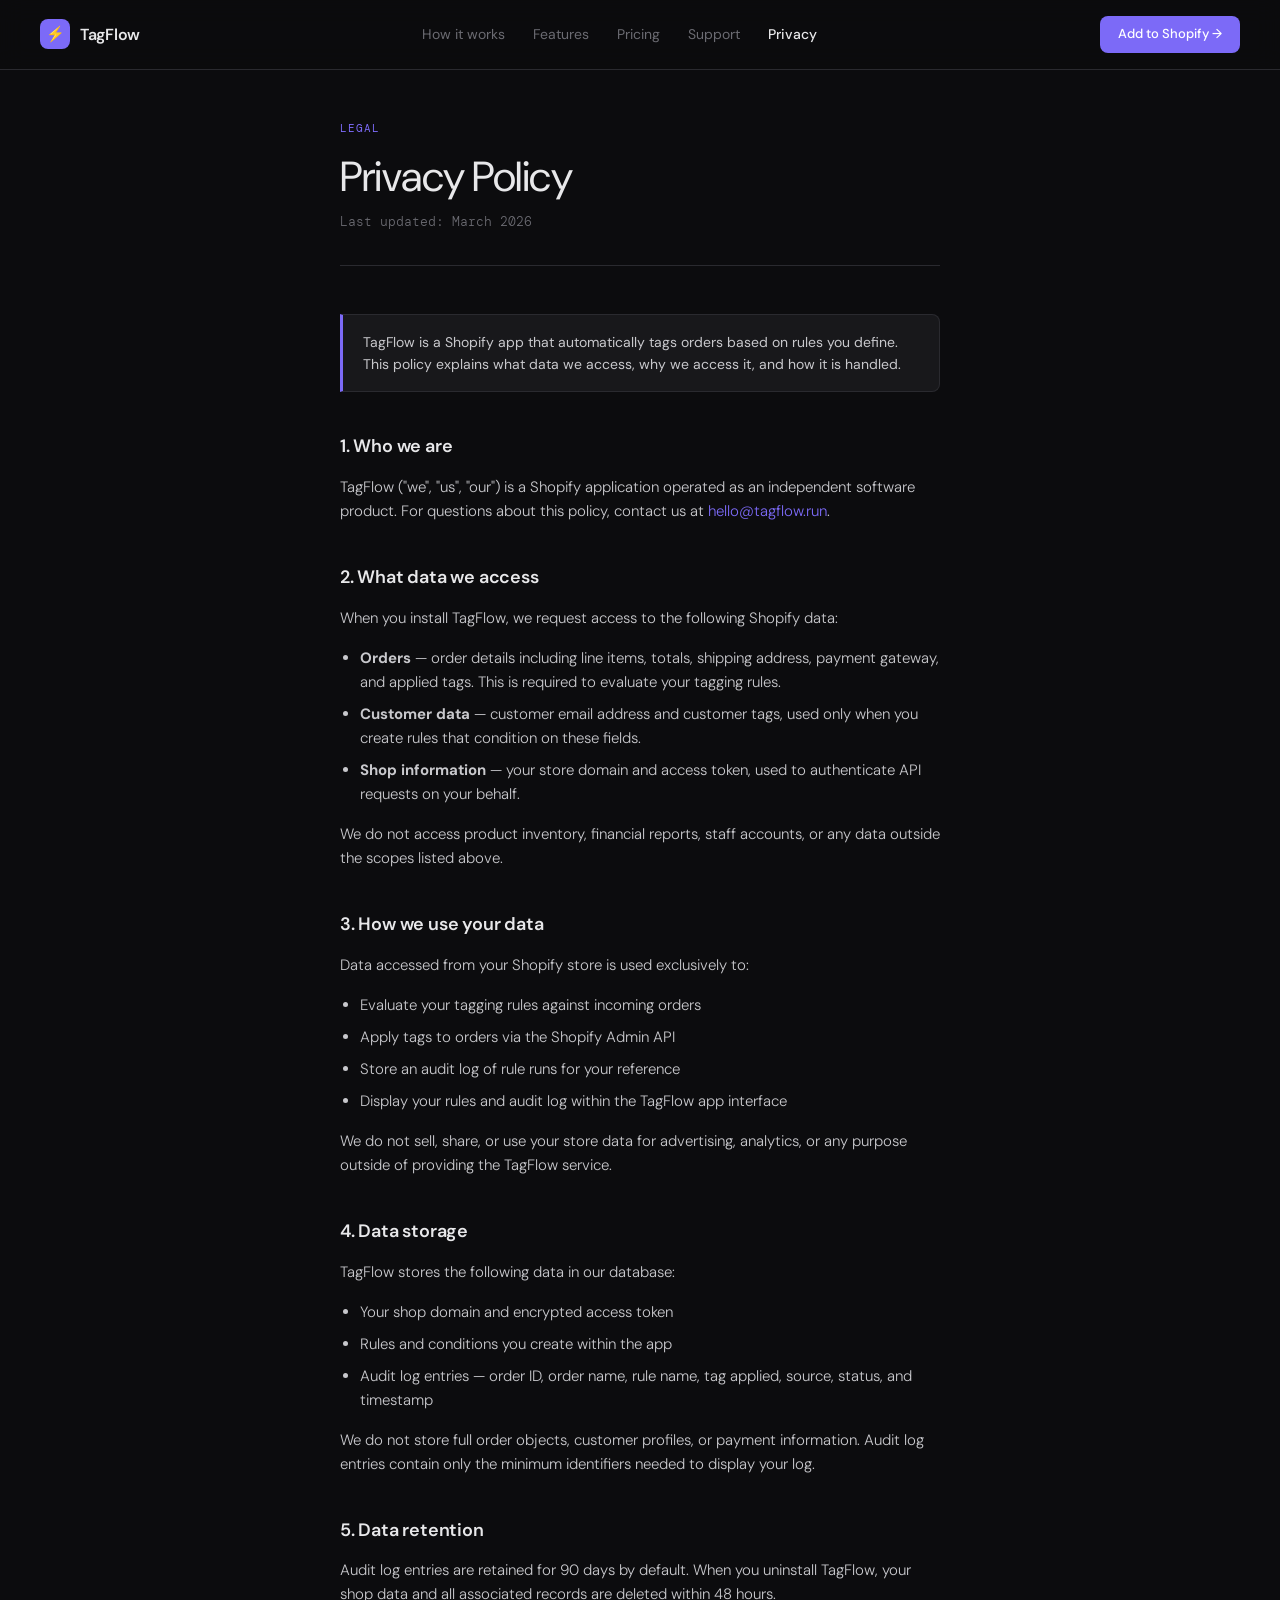
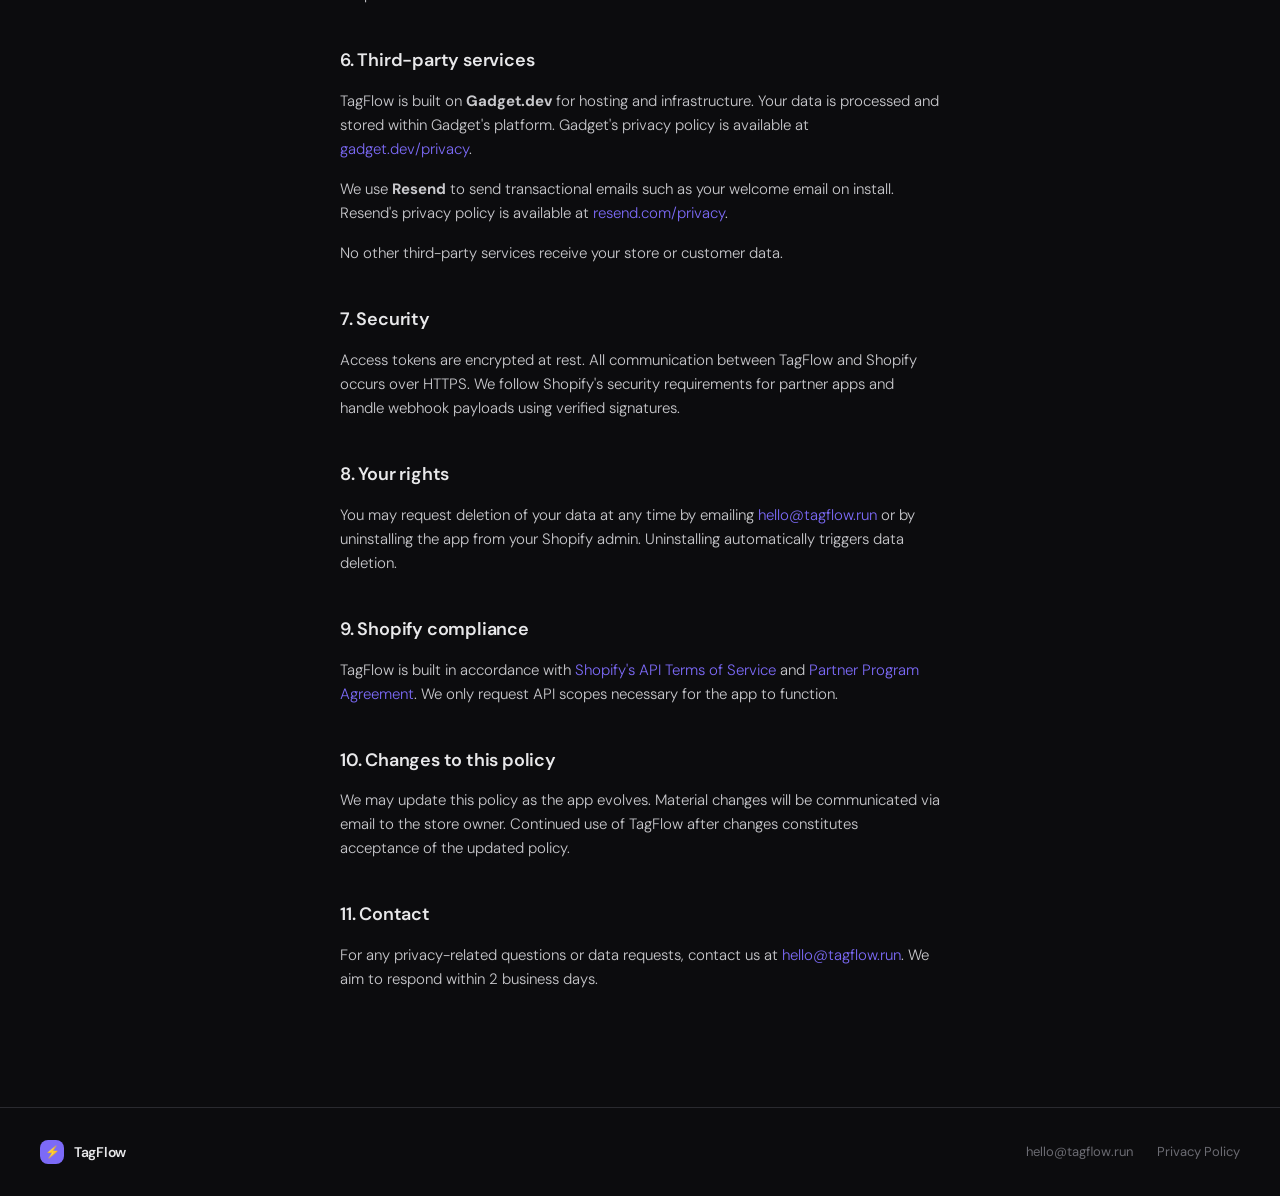
==== commit d089968b: "Add CSS files for privacy and support pages" ====
--- a/privacy.html
+++ b/privacy.html
@@ -7,9 +7,9 @@
 <link rel="icon" type="image/png" href="tag-flow-fav.ico.png"/>
 <link rel="preconnect" href="https://fonts.googleapis.com"/>
 <link href="https://fonts.googleapis.com/css2?family=DM+Mono:wght@400;500&family=DM+Sans:wght@300;400;500;600&display=swap" rel="stylesheet"/>
-<link rel="stylesheet" href="main.css"/>
+<link rel="stylesheet" href="privacy.css">
 </head>
-<body>
+<body class="privacy-page">
 
 <nav>
   <a href="/" class="logo">
--- a/privacy.css
+++ b/privacy.css
@@ -0,0 +1,100 @@
+*{box-sizing:border-box;margin:0;padding:0}
+:root{
+  --bg:#0c0c0e;
+  --surface:#18181b;
+  --border:#2a2a2f;
+  --text:#e8e8ea;
+  --muted:#6b6b72;
+  --accent:#7c6af7;
+  --mono:'DM Mono',monospace;
+  --serif:'DM Sans',sans-serif;
+  --sans:'DM Sans',sans-serif;
+}
+html{scroll-behavior:smooth}
+body{background:var(--bg);color:var(--text);font-family:var(--sans);font-size:15px;line-height:1.6;overflow-x:hidden}
+
+nav{
+  position:fixed;top:0;left:0;right:0;z-index:100;
+  padding:16px 40px;display:flex;align-items:center;justify-content:space-between;
+  background:rgba(12,12,14,0.85);backdrop-filter:blur(12px);
+  border-bottom:1px solid var(--border);
+}
+.logo{display:flex;align-items:center;gap:10px;font-size:16px;font-weight:600;letter-spacing:-0.3px;text-decoration:none;color:var(--text)}
+.logo-icon{width:30px;height:30px;background:var(--accent);border-radius:8px;display:flex;align-items:center;justify-content:center;font-size:15px}
+.nav-links{display:flex;align-items:center;gap:28px}
+.nav-links a{color:var(--muted);text-decoration:none;font-size:14px;font-weight:400;transition:color .15s}
+.nav-links a:hover{color:var(--text)}
+.nav-links a[aria-current="page"]{color:var(--text);font-weight:500}
+.nav-cta{padding:8px 18px;background:var(--accent);color:#fff;border-radius:8px;font-size:13px;font-weight:500;text-decoration:none;transition:opacity .15s}
+.nav-cta:hover{opacity:.85;color:#fff}
+.nav-menu{flex:1;display:flex;justify-content:center}
+.nav-toggle{
+  display:none;flex-direction:column;justify-content:center;align-items:center;gap:5px;
+  width:40px;height:40px;padding:0;border:none;background:transparent;cursor:pointer;color:var(--text);
+  border-radius:8px;-webkit-tap-highlight-color:transparent
+}
+.nav-toggle:hover{background:var(--surface)}
+.nav-toggle span{display:block;width:20px;height:2px;background:currentColor;border-radius:1px;transition:transform .2s ease,opacity .2s ease}
+.nav-toggle[aria-expanded="true"] span:nth-child(1){transform:translateY(7px) rotate(45deg)}
+.nav-toggle[aria-expanded="true"] span:nth-child(2){opacity:0}
+.nav-toggle[aria-expanded="true"] span:nth-child(3){transform:translateY(-7px) rotate(-45deg)}
+.nav-link-mobile-only{display:none}
+body.nav-menu-open{overflow:hidden}
+
+.container{max-width:680px;margin:0 auto;padding:120px 40px 100px}
+
+.doc-tag{font-size:11px;font-family:var(--mono);color:var(--accent);text-transform:uppercase;letter-spacing:.1em;margin-bottom:16px}
+h1{font-family:var(--serif);font-size:42px;font-weight:400;letter-spacing:-0.5px;line-height:1.1;margin-bottom:12px}
+.updated{font-size:13px;color:var(--muted);font-family:var(--mono);margin-bottom:48px;padding-bottom:32px;border-bottom:1px solid var(--border)}
+
+h2{font-size:18px;font-weight:600;margin:40px 0 14px;letter-spacing:-0.2px}
+p{color:#c8c8cc;margin-bottom:16px;font-weight:300}
+ul{padding-left:20px;margin-bottom:16px}
+li{color:#c8c8cc;margin-bottom:8px;font-weight:300}
+a{color:var(--accent);text-decoration:none}
+a:hover{text-decoration:underline}
+
+.highlight{
+  background:var(--surface);border:1px solid var(--border);
+  border-left:3px solid var(--accent);
+  border-radius:0 8px 8px 0;
+  padding:16px 20px;margin:24px 0;
+  font-size:14px;color:#c8c8cc;
+}
+
+footer{
+  border-top:1px solid var(--border);padding:32px 40px;
+  display:flex;align-items:center;justify-content:space-between;
+  font-size:13px;color:var(--muted);
+}
+footer a{color:var(--muted);text-decoration:none;transition:color .15s}
+footer a:hover{color:var(--text)}
+.footer-links{display:flex;gap:24px}
+
+@media(max-width:768px){
+  nav{padding:14px 20px;gap:10px}
+  .logo{flex:1;min-width:0}
+  .nav-menu{
+    position:fixed;top:61px;left:0;right:0;flex:none;justify-content:stretch;
+    max-height:0;overflow:hidden;opacity:0;visibility:hidden;
+    transition:max-height .35s ease,opacity .2s ease,visibility 0s linear .35s;
+    background:rgba(12,12,14,0.98);backdrop-filter:blur(12px);
+    border-bottom:1px solid var(--border);z-index:99
+  }
+  .nav-menu.is-open{
+    max-height:min(100vh - 61px,480px);opacity:1;visibility:visible;
+    transition:max-height .35s ease,opacity .2s ease,visibility 0s
+  }
+  .nav-toggle{display:flex;flex-shrink:0}
+  .nav-cta{flex-shrink:0;padding:8px 14px;font-size:12px}
+  .nav-links{flex-direction:column;align-items:stretch;gap:0;padding:8px 20px 20px}
+  .nav-links a{padding:14px 0;border-bottom:1px solid var(--border);font-size:15px;color:var(--text)}
+  .nav-links a:nth-last-child(2){border-bottom:none}
+  .nav-links a:last-child{border-bottom:none}
+  .nav-link-mobile-only{
+    display:block;margin-top:8px;padding-top:18px;border-top:1px solid var(--border);
+    border-bottom:none;font-weight:500;color:var(--accent)
+  }
+  .container{padding:100px 20px 80px}
+  footer{flex-direction:column;gap:16px;text-align:center;padding:24px 20px}
+}
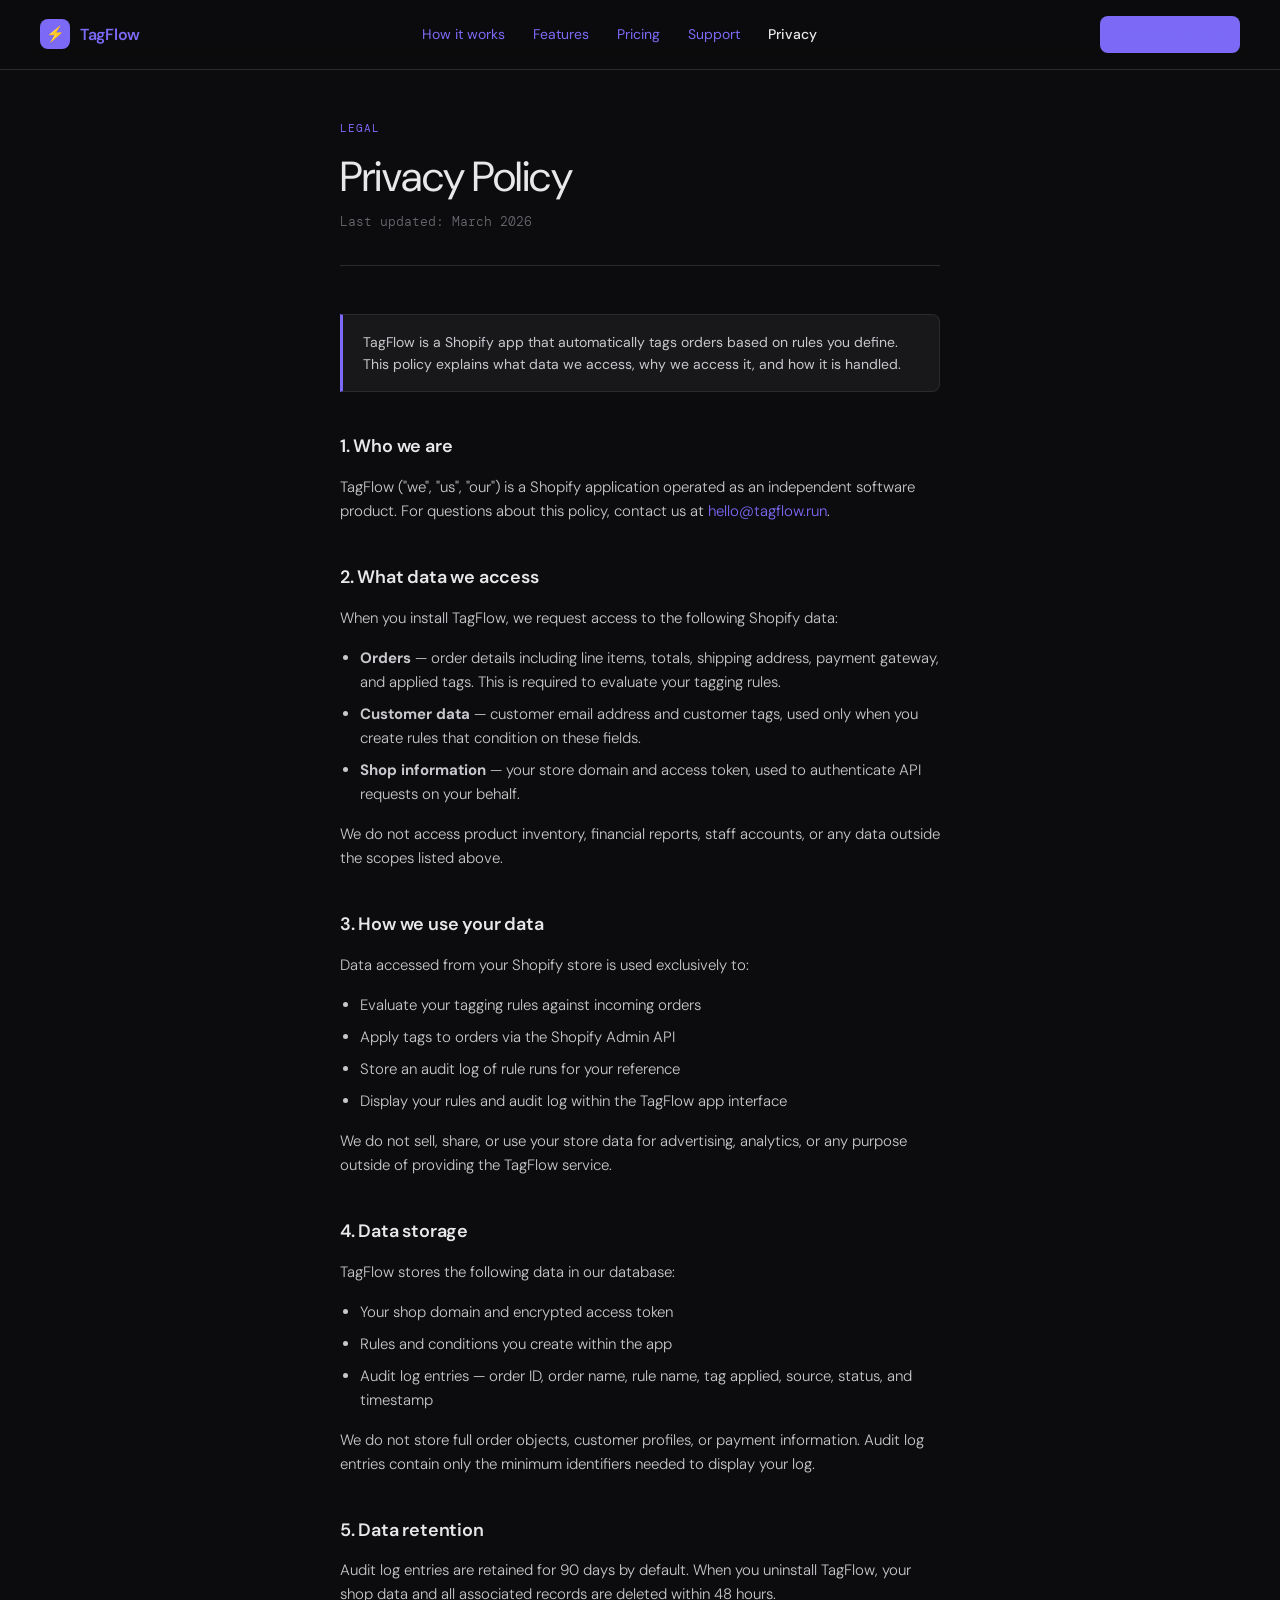
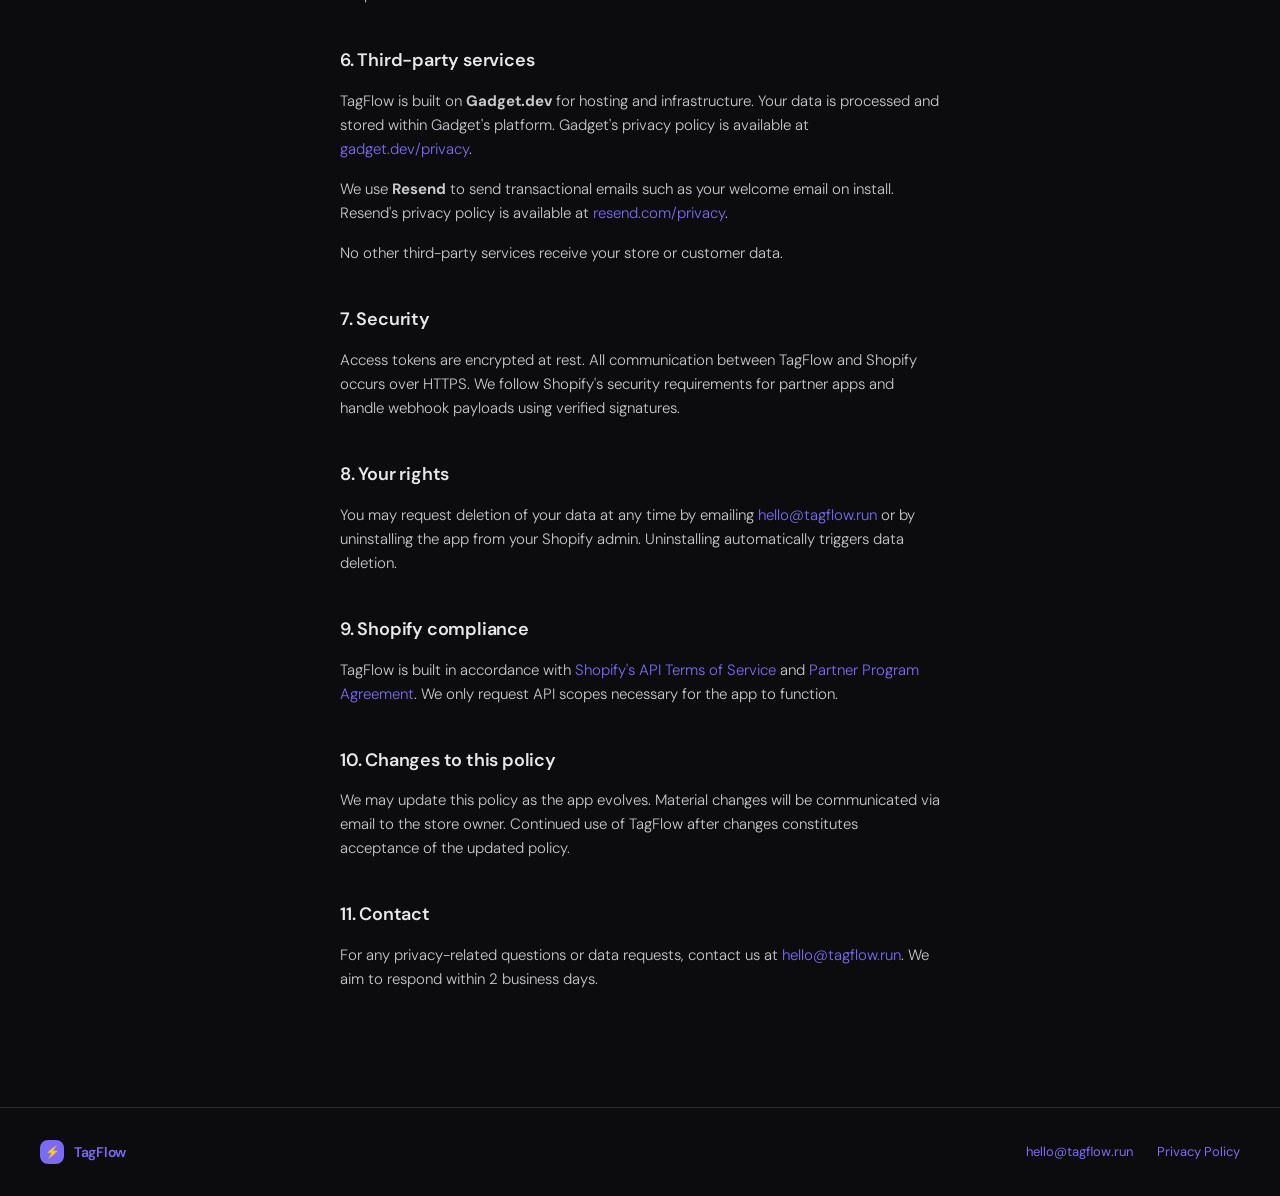
==== commit 4f3de6ac: "merge css" ====
--- a/privacy.html
+++ b/privacy.html
@@ -7,7 +7,7 @@
 <link rel="icon" type="image/png" href="tag-flow-fav.ico.png"/>
 <link rel="preconnect" href="https://fonts.googleapis.com"/>
 <link href="https://fonts.googleapis.com/css2?family=DM+Mono:wght@400;500&family=DM+Sans:wght@300;400;500;600&display=swap" rel="stylesheet"/>
-<link rel="stylesheet" href="privacy.css">
+<link rel="stylesheet" href="site.css">
 </head>
 <body class="privacy-page">
 
--- a/site.css
+++ b/site.css
@@ -0,0 +1,1419 @@
+* {
+  box-sizing: border-box;
+  margin: 0;
+  padding: 0
+}
+
+:root {
+  --bg: #0c0c0e;
+  --surface: #18181b;
+  --surface2: #1f1f23;
+  --border: #2a2a2f;
+  --border2: #333338;
+  --text: #e8e8ea;
+  --muted: #6b6b72;
+  --muted2: #4a4a52;
+  --accent: #7c6af7;
+  --accent2: #3ecf8e;
+  --mono: 'DM Mono', monospace;
+  --serif: 'DM Sans', sans-serif;
+  --sans: 'DM Sans', sans-serif;
+}
+
+html {
+  scroll-behavior: smooth
+}
+
+body {
+  background: var(--bg);
+  color: var(--text);
+  font-family: var(--sans);
+  font-size: 15px;
+  line-height: 1.6;
+  overflow-x: hidden
+}
+
+/* Nav */
+nav {
+  position: fixed;
+  top: 0;
+  left: 0;
+  right: 0;
+  z-index: 100;
+  padding: 16px 40px;
+  display: flex;
+  align-items: center;
+  justify-content: space-between;
+  background: rgba(12, 12, 14, 0.85);
+  backdrop-filter: blur(12px);
+  border-bottom: 1px solid var(--border);
+}
+
+.logo {
+  display: flex;
+  align-items: center;
+  gap: 10px;
+  font-size: 16px;
+  font-weight: 600;
+  letter-spacing: -0.3px;
+  text-decoration: none;
+  color: var(--text)
+}
+
+.logo-icon {
+  width: 30px;
+  height: 30px;
+  background: var(--accent);
+  border-radius: 8px;
+  display: flex;
+  align-items: center;
+  justify-content: center;
+  font-size: 15px
+}
+
+.nav-links {
+  display: flex;
+  align-items: center;
+  gap: 28px
+}
+
+.nav-links a {
+  color: var(--muted);
+  text-decoration: none;
+  font-size: 14px;
+  font-weight: 400;
+  transition: color .15s
+}
+
+.nav-links a:hover {
+  color: var(--text)
+}
+
+.nav-links a[aria-current="page"] {
+  color: var(--text);
+  font-weight: 500
+}
+
+.nav-cta {
+  padding: 8px 18px;
+  background: var(--accent);
+  color: #fff;
+  border-radius: 8px;
+  font-size: 13px;
+  font-weight: 500;
+  text-decoration: none;
+  transition: opacity .15s;
+}
+
+.nav-cta:hover {
+  opacity: 0.85;
+  color: #fff
+}
+
+.nav-menu {
+  flex: 1;
+  display: flex;
+  justify-content: center
+}
+
+.nav-toggle {
+  display: none;
+  flex-direction: column;
+  justify-content: center;
+  align-items: center;
+  gap: 5px;
+  width: 40px;
+  height: 40px;
+  padding: 0;
+  border: none;
+  background: transparent;
+  cursor: pointer;
+  color: var(--text);
+  border-radius: 8px;
+  -webkit-tap-highlight-color: transparent
+}
+
+.nav-toggle:hover {
+  background: var(--surface)
+}
+
+.nav-toggle span {
+  display: block;
+  width: 20px;
+  height: 2px;
+  background: currentColor;
+  border-radius: 1px;
+  transition: transform .2s ease, opacity .2s ease
+}
+
+.nav-toggle[aria-expanded="true"] span:nth-child(1) {
+  transform: translateY(7px) rotate(45deg)
+}
+
+.nav-toggle[aria-expanded="true"] span:nth-child(2) {
+  opacity: 0
+}
+
+.nav-toggle[aria-expanded="true"] span:nth-child(3) {
+  transform: translateY(-7px) rotate(-45deg)
+}
+
+.nav-link-mobile-only {
+  display: none
+}
+
+body.nav-menu-open {
+  overflow: hidden
+}
+
+/* Noise overlay (home only) */
+body.index-page::before {
+  content: '';
+  position: fixed;
+  inset: 0;
+  background-image: url("data:image/svg+xml,%3Csvg viewBox='0 0 256 256' xmlns='http://www.w3.org/2000/svg'%3E%3Cfilter id='noise'%3E%3CfeTurbulence type='fractalNoise' baseFrequency='0.9' numOctaves='4' stitchTiles='stitch'/%3E%3C/filter%3E%3Crect width='100%25' height='100%25' filter='url(%23noise)' opacity='0.04'/%3E%3C/svg%3E");
+  pointer-events: none;
+  z-index: 0;
+  opacity: 0.4;
+}
+
+/* Hero */
+body.index-page .hero{
+  min-height: 100vh;
+  display: flex;
+  flex-direction: column;
+  align-items: center;
+  justify-content: center;
+  padding: 120px 40px 80px;
+  text-align: center;
+  position: relative;
+}
+
+body.index-page .hero-badge{
+  display: inline-flex;
+  align-items: center;
+  gap: 8px;
+  padding: 6px 14px;
+  border-radius: 20px;
+  background: rgba(124, 106, 247, 0.1);
+  border: 1px solid rgba(124, 106, 247, 0.25);
+  font-size: 12px;
+  font-weight: 500;
+  color: var(--accent);
+  font-family: var(--mono);
+  margin-bottom: 32px;
+  animation: fadeUp .6s ease both;
+}
+
+body.index-page .badge-dot{
+  width: 6px;
+  height: 6px;
+  border-radius: 50%;
+  background: var(--accent2);
+  animation: pulse 2s infinite
+}
+
+@keyframes pulse {
+
+  0%,
+  100% {
+    opacity: 1
+  }
+
+  50% {
+    opacity: .4
+  }
+}
+
+body.index-page h1{
+  font-family: var(--serif);
+  font-size: clamp(40px, 6.5vw, 74px);
+  font-weight: 800;
+  line-height: 1.05;
+  letter-spacing: -2px;
+  max-width: 800px;
+  animation: fadeUp .6s .1s ease both;
+}
+
+body.index-page h1 em{
+  font-style: normal;
+  color: var(--accent)
+}
+
+body.index-page .hero-sub{
+  font-size: clamp(16px, 2vw, 20px);
+  color: var(--muted);
+  max-width: 520px;
+  margin: 24px auto 0;
+  line-height: 1.7;
+  font-weight: 300;
+  animation: fadeUp .6s .2s ease both;
+}
+
+body.index-page .hero-actions{
+  display: flex;
+  align-items: center;
+  gap: 14px;
+  margin-top: 40px;
+  flex-wrap: wrap;
+  justify-content: center;
+  animation: fadeUp .6s .3s ease both;
+}
+
+body.index-page .btn-primary{
+  padding: 13px 28px;
+  background: var(--accent);
+  color: #fff;
+  border-radius: 9px;
+  font-size: 14px;
+  font-weight: 500;
+  text-decoration: none;
+  transition: opacity .15s, transform .1s;
+  display: inline-flex;
+  align-items: center;
+  gap: 8px;
+}
+
+body.index-page .btn-primary:hover{
+  opacity: 0.88;
+  transform: translateY(-1px)
+}
+
+body.index-page .btn-secondary{
+  padding: 13px 28px;
+  background: var(--surface);
+  color: var(--text);
+  border: 1px solid var(--border2);
+  border-radius: 9px;
+  font-size: 14px;
+  font-weight: 400;
+  text-decoration: none;
+  transition: background .15s, transform .1s;
+}
+
+body.index-page .btn-secondary:hover{
+  background: var(--surface2);
+  transform: translateY(-1px)
+}
+
+body.index-page .hero-note{
+  font-size: 12px;
+  color: var(--muted2);
+  margin-top: 16px;
+  font-family: var(--mono);
+  animation: fadeUp .6s .4s ease both
+}
+
+/* App preview */
+body.index-page .preview{
+  margin-top: 64px;
+  width: 100%;
+  max-width: 900px;
+  border-radius: 14px;
+  overflow: hidden;
+  border: 1px solid var(--border);
+  background: var(--surface);
+  animation: fadeUp .8s .4s ease both;
+  position: relative;
+}
+
+body.index-page .preview-bar{
+  background: var(--surface2);
+  padding: 12px 16px;
+  display: flex;
+  align-items: center;
+  gap: 8px;
+  border-bottom: 1px solid var(--border);
+}
+
+body.index-page .preview-dot{
+  width: 10px;
+  height: 10px;
+  border-radius: 50%
+}
+
+body.index-page .preview-url{
+  flex: 1;
+  background: var(--bg);
+  border-radius: 5px;
+  padding: 5px 12px;
+  font-size: 11px;
+  font-family: var(--mono);
+  color: var(--muted);
+  border: 1px solid var(--border);
+  margin: 0 8px;
+  text-align: center;
+}
+
+body.index-page .preview-body{
+  padding: 24px;
+  display: grid;
+  grid-template-columns: 1fr 1fr 1fr;
+  gap: 12px
+}
+
+body.index-page .prev-card{
+  background: var(--surface2);
+  border: 1px solid var(--border);
+  border-radius: 8px;
+  padding: 16px
+}
+
+body.index-page .prev-label{
+  font-size: 10px;
+  color: var(--muted);
+  text-transform: uppercase;
+  letter-spacing: .06em;
+  margin-bottom: 8px;
+  font-family: var(--mono)
+}
+
+body.index-page .prev-val{
+  font-size: 24px;
+  font-weight: 700;
+  font-family: var(--mono);
+  letter-spacing: -1px
+}
+
+body.index-page .prev-sub{
+  font-size: 11px;
+  color: var(--accent2);
+  margin-top: 4px
+}
+
+body.index-page .prev-rule{
+  background: var(--surface2);
+  border: 1px solid var(--border);
+  border-radius: 8px;
+  padding: 14px;
+  grid-column: 1/-1;
+  display: flex;
+  align-items: center;
+  gap: 12px
+}
+
+body.index-page .prev-toggle{
+  width: 28px;
+  height: 16px;
+  background: var(--accent);
+  border-radius: 8px;
+  position: relative;
+  flex-shrink: 0
+}
+
+body.index-page .prev-toggle::after{
+  content: '';
+  position: absolute;
+  width: 12px;
+  height: 12px;
+  background: #fff;
+  border-radius: 50%;
+  top: 2px;
+  left: 14px
+}
+
+body.index-page .prev-rname{
+  font-size: 13px;
+  font-weight: 500;
+  flex: 1
+}
+
+body.index-page .prev-rdesc{
+  font-size: 11px;
+  color: var(--muted);
+  margin-top: 2px
+}
+
+body.index-page .prev-pill{
+  display: inline-flex;
+  align-items: center;
+  padding: 3px 9px;
+  border-radius: 20px;
+  font-size: 11px;
+  font-weight: 500;
+  font-family: var(--mono)
+}
+
+body.index-page .pp{
+  background: rgba(124, 106, 247, .15);
+  color: #9d8ff9;
+  border: 1px solid rgba(124, 106, 247, .25)
+}
+
+body.index-page .pg{
+  background: rgba(62, 207, 142, .12);
+  color: #3ecf8e;
+  border: 1px solid rgba(62, 207, 142, .25)
+}
+
+body.index-page .pa{
+  background: rgba(245, 158, 11, .12);
+  color: #f59e0b;
+  border: 1px solid rgba(245, 158, 11, .25)
+}
+
+body.index-page .prev-fired{
+  font-size: 11px;
+  color: var(--muted);
+  font-family: var(--mono);
+  white-space: nowrap
+}
+
+@keyframes fadeUp {
+  from {
+    opacity: 0;
+    transform: translateY(16px)
+  }
+
+  to {
+    opacity: 1;
+    transform: translateY(0)
+  }
+}
+
+/* Glow */
+body.index-page .glow{
+  position: absolute;
+  width: 600px;
+  height: 600px;
+  background: radial-gradient(circle, rgba(124, 106, 247, 0.08) 0%, transparent 70%);
+  border-radius: 50%;
+  top: 50%;
+  left: 50%;
+  transform: translate(-50%, -60%);
+  pointer-events: none;
+}
+@media (max-width: 768px) {
+  body.index-page .glow{
+    width: 100vw;
+  }
+}
+/* Section */
+body.index-page section{
+  padding: 100px 40px;
+  max-width: 1100px;
+  margin: 0 auto;
+  position: relative;
+  z-index: 1
+}
+
+body.index-page .section-tag{
+  font-size: 11px;
+  font-family: var(--mono);
+  color: var(--accent);
+  text-transform: uppercase;
+  letter-spacing: .1em;
+  margin-bottom: 16px
+}
+
+.section-title {
+  font-family: var(--serif);
+  font-size: clamp(30px, 3.8vw, 46px);
+  font-weight: 800;
+  line-height: 1.08;
+  letter-spacing: -1.5px;
+  margin-bottom: 16px
+}
+
+.section-title em {
+  font-style: normal;
+  color: var(--accent)
+}
+
+body.index-page .section-sub{
+  font-size: 16px;
+  color: var(--muted);
+  max-width: 500px;
+  line-height: 1.7;
+  font-weight: 300
+}
+
+/* Features */
+body.index-page .features-grid{
+  display: grid;
+  grid-template-columns: repeat(3, 1fr);
+  gap: 16px;
+  margin-top: 52px
+}
+
+body.index-page .feat{
+  background: var(--surface);
+  border: 1px solid var(--border);
+  border-radius: 12px;
+  padding: 28px;
+  transition: border-color .2s, transform .2s
+}
+
+body.index-page .feat:hover{
+  border-color: var(--border2);
+  transform: translateY(-2px)
+}
+
+body.index-page .feat-icon{
+  width: 40px;
+  height: 40px;
+  border-radius: 9px;
+  display: flex;
+  align-items: center;
+  justify-content: center;
+  font-size: 18px;
+  margin-bottom: 20px
+}
+
+body.index-page .feat-icon.purple{
+  background: rgba(124, 106, 247, .15)
+}
+
+body.index-page .feat-icon.green{
+  background: rgba(62, 207, 142, .12)
+}
+
+body.index-page .feat-icon.amber{
+  background: rgba(245, 158, 11, .12)
+}
+
+body.index-page .feat h3{
+  font-size: 15px;
+  font-weight: 600;
+  margin-bottom: 10px;
+  letter-spacing: -0.2px
+}
+
+body.index-page .feat p{
+  font-size: 14px;
+  color: var(--muted);
+  line-height: 1.65
+}
+
+/* Audit preview */
+body.index-page .audit-preview{
+  margin-top: 52px;
+  background: var(--surface);
+  border: 1px solid var(--border);
+  border-radius: 12px;
+  overflow: hidden;
+}
+
+body.index-page .audit-header{
+  padding: 16px 20px;
+  border-bottom: 1px solid var(--border);
+  display: flex;
+  align-items: center;
+  justify-content: space-between
+}
+
+body.index-page .audit-title{
+  font-size: 14px;
+  font-weight: 600
+}
+
+body.index-page .audit-sub{
+  font-size: 12px;
+  color: var(--muted)
+}
+
+body.index-page table{
+  width: 100%;
+  border-collapse: collapse
+}
+
+body.index-page th{
+  text-align: left;
+  padding: 10px 20px;
+  font-size: 10px;
+  font-weight: 600;
+  text-transform: uppercase;
+  letter-spacing: .07em;
+  color: var(--muted);
+  border-bottom: 1px solid var(--border);
+  background: var(--surface2)
+}
+
+body.index-page td{
+  padding: 11px 20px;
+  border-bottom: 1px solid var(--border);
+  font-size: 13px
+}
+
+body.index-page tr:last-child td{
+  border-bottom: none
+}
+
+body.index-page .oid{
+  font-family: var(--mono);
+  color: var(--accent);
+  font-size: 12px
+}
+
+body.index-page .lt{
+  font-family: var(--mono);
+  font-size: 11px;
+  color: var(--muted)
+}
+
+body.index-page .sdot{
+  display: inline-flex;
+  align-items: center;
+  gap: 5px;
+  font-size: 12px;
+  font-weight: 500
+}
+
+body.index-page .d{
+  width: 6px;
+  height: 6px;
+  border-radius: 50%;
+  display: inline-block
+}
+
+body.index-page .dg{
+  background: #3ecf8e
+}
+
+body.index-page .da{
+  background: #f59e0b
+}
+
+body.index-page .bf{
+  font-size: 10px;
+  padding: 2px 5px;
+  background: rgba(245, 158, 11, .15);
+  color: #f59e0b;
+  border-radius: 3px;
+  font-family: var(--mono);
+  margin-left: 6px
+}
+
+body.index-page .rule-col{
+  font-size: 12px;
+  color: var(--muted)
+}
+
+/* Pricing */
+body.index-page .pricing-grid{
+  display: grid;
+  grid-template-columns: 1fr 1fr;
+  gap: 16px;
+  margin-top: 52px;
+  max-width: 640px
+}
+
+body.index-page .price-card{
+  background: var(--surface);
+  border: 1px solid var(--border);
+  border-radius: 12px;
+  padding: 32px;
+  position: relative
+}
+
+body.index-page .price-card.featured{
+  border-color: var(--accent);
+  background: rgba(124, 106, 247, .05)
+}
+
+body.index-page .featured-badge{
+  position: absolute;
+  top: -12px;
+  left: 50%;
+  transform: translateX(-50%);
+  background: var(--accent);
+  color: #fff;
+  font-size: 11px;
+  font-weight: 500;
+  padding: 4px 12px;
+  border-radius: 20px;
+  white-space: nowrap;
+  font-family: var(--mono)
+}
+
+body.index-page .price-name{
+  font-size: 13px;
+  font-weight: 600;
+  color: var(--muted);
+  text-transform: uppercase;
+  letter-spacing: .06em;
+  margin-bottom: 12px;
+  font-family: var(--mono)
+}
+
+body.index-page .price-amount{
+  font-size: 42px;
+  font-weight: 700;
+  font-family: var(--mono);
+  letter-spacing: -2px;
+  line-height: 1
+}
+
+body.index-page .price-amount span{
+  font-size: 16px;
+  font-weight: 400;
+  color: var(--muted);
+  letter-spacing: 0
+}
+
+body.index-page .price-desc{
+  font-size: 13px;
+  color: var(--muted);
+  margin-top: 10px;
+  line-height: 1.6
+}
+
+body.index-page .price-features{
+  margin-top: 24px;
+  display: flex;
+  flex-direction: column;
+  gap: 10px
+}
+
+body.index-page .pf{
+  display: flex;
+  align-items: center;
+  gap: 10px;
+  font-size: 13px;
+  color: var(--muted)
+}
+
+body.index-page .pf::before{
+  content: '';
+  width: 5px;
+  height: 5px;
+  border-radius: 50%;
+  background: var(--accent2);
+  flex-shrink: 0
+}
+
+body.index-page .price-btn{
+  display: block;
+  text-align: center;
+  margin-top: 28px;
+  padding: 11px;
+  border-radius: 8px;
+  font-size: 13px;
+  font-weight: 500;
+  text-decoration: none;
+  transition: opacity .15s;
+}
+
+body.index-page .price-btn-filled{
+  background: var(--accent);
+  color: #fff
+}
+
+body.index-page .price-btn-filled:hover{
+  opacity: .85
+}
+
+body.index-page .price-btn-ghost{
+  background: var(--surface2);
+  color: var(--text);
+  border: 1px solid var(--border2)
+}
+
+body.index-page .price-btn-ghost:hover{
+  background: var(--border)
+}
+
+/* Flow section */
+body.index-page .flow-steps{
+  display: grid;
+  grid-template-columns: repeat(4, 1fr);
+  gap: 0;
+  margin-top: 52px;
+  position: relative
+}
+
+body.index-page .flow-steps::before{
+  content: '';
+  position: absolute;
+  top: 28px;
+  left: 12.5%;
+  right: 12.5%;
+  height: 1px;
+  background: var(--border);
+  z-index: 0
+}
+
+body.index-page .flow-step{
+  text-align: center;
+  padding: 0 16px;
+  position: relative;
+  z-index: 1
+}
+
+body.index-page .step-num{
+  width: 56px;
+  height: 56px;
+  border-radius: 50%;
+  background: var(--surface);
+  border: 1px solid var(--border);
+  display: flex;
+  align-items: center;
+  justify-content: center;
+  margin: 0 auto 20px;
+  font-family: var(--mono);
+  font-size: 13px;
+  font-weight: 500;
+  color: var(--accent)
+}
+
+body.index-page .step-title{
+  font-size: 14px;
+  font-weight: 600;
+  margin-bottom: 8px
+}
+
+body.index-page .step-desc{
+  font-size: 13px;
+  color: var(--muted);
+  line-height: 1.6
+}
+
+/* CTA */
+body.index-page .cta-section{
+  margin: 0 40px 100px;
+  background: var(--surface);
+  border: 1px solid var(--border);
+  border-radius: 16px;
+  padding: 80px 40px;
+  text-align: center;
+  position: relative;
+  overflow: hidden;
+}
+
+body.index-page .cta-section::before{
+  content: '';
+  position: absolute;
+  inset: 0;
+  background: radial-gradient(ellipse at 50% 100%, rgba(124, 106, 247, 0.08) 0%, transparent 60%);
+}
+
+body.index-page .cta-section h2{
+  font-family: var(--serif);
+  font-size: clamp(28px, 4vw, 44px);
+  font-weight: 800;
+  letter-spacing: -1.5px;
+  margin-bottom: 16px;
+  position: relative
+}
+
+body.index-page .cta-section p{
+  font-size: 16px;
+  color: var(--muted);
+  margin-bottom: 32px;
+  font-weight: 300;
+  position: relative
+}
+
+body.index-page .cta-section .btn-primary{
+  position: relative
+}
+
+/* Footer */
+footer {
+  border-top: 1px solid var(--border);
+  padding: 32px 40px;
+  display: flex;
+  align-items: center;
+  justify-content: space-between;
+  font-size: 13px;
+  color: var(--muted);
+}
+
+footer a {
+  color: var(--muted);
+  text-decoration: none;
+  transition: color .15s
+}
+
+footer a:hover {
+  color: var(--text)
+}
+
+.footer-links {
+  display: flex;
+  gap: 24px
+}
+
+/* Privacy page */
+.privacy-page .container {
+  max-width: 680px;
+  margin: 0 auto;
+  padding: 120px 40px 100px
+}
+
+.privacy-page .doc-tag {
+  font-size: 11px;
+  font-family: var(--mono);
+  color: var(--accent);
+  text-transform: uppercase;
+  letter-spacing: .1em;
+  margin-bottom: 16px
+}
+
+.privacy-page h1 {
+  font-family: var(--serif);
+  font-size: 42px;
+  font-weight: 400;
+  letter-spacing: -0.5px;
+  line-height: 1.1;
+  margin-bottom: 12px
+}
+
+.privacy-page .updated {
+  font-size: 13px;
+  color: var(--muted);
+  font-family: var(--mono);
+  margin-bottom: 48px;
+  padding-bottom: 32px;
+  border-bottom: 1px solid var(--border)
+}
+
+.privacy-page h2 {
+  font-size: 18px;
+  font-weight: 600;
+  margin: 40px 0 14px;
+  letter-spacing: -0.2px
+}
+
+.privacy-page p {
+  color: #c8c8cc;
+  margin-bottom: 16px;
+  font-weight: 300
+}
+
+.privacy-page ul {
+  padding-left: 20px;
+  margin-bottom: 16px
+}
+
+.privacy-page li {
+  color: #c8c8cc;
+  margin-bottom: 8px;
+  font-weight: 300
+}
+
+.privacy-page a {
+  color: var(--accent);
+  text-decoration: none
+}
+
+.privacy-page a:hover {
+  text-decoration: underline
+}
+
+.privacy-page .highlight {
+  background: var(--surface);
+  border: 1px solid var(--border);
+  border-left: 3px solid var(--accent);
+  border-radius: 0 8px 8px 0;
+  padding: 16px 20px;
+  margin: 24px 0;
+  font-size: 14px;
+  color: #c8c8cc;
+}
+
+/* Support page */
+.support-page .hero {
+  padding: 120px 40px 60px;
+  max-width: 800px;
+  margin: 0 auto;
+  text-align: center
+}
+
+.support-page .hero-tag {
+  font-size: 11px;
+  font-family: var(--mono);
+  color: var(--accent);
+  text-transform: uppercase;
+  letter-spacing: .1em;
+  margin-bottom: 16px
+}
+
+.support-page h1 {
+  font-family: var(--serif);
+  font-size: clamp(40px, 6.5vw, 74px);
+  font-weight: 800;
+  line-height: 1.05;
+  letter-spacing: -2px;
+  max-width: 800px;
+  margin: 0 auto 0;
+}
+
+.support-page h1 em {
+  font-style: normal;
+  color: var(--accent)
+}
+
+.support-page .hero-sub {
+  font-size: clamp(16px, 2vw, 20px);
+  color: var(--muted);
+  max-width: 520px;
+  margin: 24px auto 40px;
+  line-height: 1.7;
+  font-weight: 300;
+}
+
+.support-page .search-wrap {
+  max-width: 480px;
+  margin: 0 auto;
+  position: relative
+}
+
+.support-page .search-input {
+  width: 100%;
+  background: var(--surface);
+  border: 1px solid var(--border2);
+  border-radius: 10px;
+  padding: 14px 18px 14px 44px;
+  font-size: 14px;
+  color: var(--text);
+  font-family: var(--sans);
+  outline: none;
+  transition: border-color .15s;
+}
+
+.support-page .search-input:focus {
+  border-color: var(--accent)
+}
+
+.support-page .search-input::placeholder {
+  color: var(--muted)
+}
+
+.support-page .search-icon {
+  position: absolute;
+  left: 16px;
+  top: 50%;
+  transform: translateY(-50%);
+  color: var(--muted);
+  font-size: 16px;
+  pointer-events: none
+}
+
+.support-page .layout {
+  display: grid;
+  grid-template-columns: 220px 1fr;
+  gap: 40px;
+  max-width: 1000px;
+  margin: 0 auto;
+  padding: 0 40px 100px;
+  align-items: start
+}
+
+.support-page .sidebar {
+  position: sticky;
+  top: 80px
+}
+
+.support-page .sidebar-section {
+  margin-bottom: 8px
+}
+
+.support-page .sidebar-label {
+  font-size: 10px;
+  font-weight: 600;
+  text-transform: uppercase;
+  letter-spacing: .08em;
+  color: var(--muted);
+  padding: 8px 12px 4px;
+  font-family: var(--mono)
+}
+
+.support-page .sidebar-link {
+  display: block;
+  padding: 7px 12px;
+  font-size: 13px;
+  color: var(--muted);
+  text-decoration: none;
+  border-radius: 6px;
+  transition: background .12s, color .12s;
+  border-left: 2px solid transparent
+}
+
+.support-page .sidebar-link:hover {
+  background: var(--surface);
+  color: var(--text)
+}
+
+.support-page .sidebar-link.active {
+  color: var(--text);
+  background: var(--surface);
+  border-left-color: var(--accent)
+}
+
+.support-page .content {
+  min-width: 0
+}
+
+.support-page .faq-section {
+  margin-bottom: 56px
+}
+
+.support-page .section-anchor {
+  display: block;
+  margin-top: -80px;
+  padding-top: 80px;
+  visibility: hidden
+}
+
+.support-page .faq-item {
+  border-bottom: 1px solid var(--border);
+  overflow: hidden
+}
+
+.support-page .faq-q {
+  width: 100%;
+  text-align: left;
+  background: none;
+  border: none;
+  padding: 18px 0;
+  display: flex;
+  align-items: center;
+  justify-content: space-between;
+  font-size: 14px;
+  font-weight: 500;
+  color: var(--text);
+  cursor: pointer;
+  font-family: var(--sans);
+  gap: 16px;
+  transition: color .15s;
+}
+
+.support-page .faq-q:hover {
+  color: var(--accent)
+}
+
+.support-page .faq-chevron {
+  width: 18px;
+  height: 18px;
+  flex-shrink: 0;
+  color: var(--muted);
+  transition: transform .2s
+}
+
+.support-page .faq-item.open .faq-chevron {
+  transform: rotate(180deg)
+}
+
+.support-page .faq-a {
+  max-height: 0;
+  overflow: hidden;
+  transition: max-height .25s ease, padding .2s ease;
+  font-size: 14px;
+  color: var(--muted);
+  line-height: 1.75;
+  font-weight: 300;
+}
+
+.support-page .faq-item.open .faq-a {
+  max-height: 400px;
+  padding-bottom: 18px
+}
+
+.support-page .faq-a a {
+  color: var(--accent);
+  text-decoration: none
+}
+
+.support-page .faq-a a:hover {
+  text-decoration: underline
+}
+
+.support-page .faq-a code {
+  font-family: var(--mono);
+  font-size: 12px;
+  background: var(--surface2);
+  padding: 2px 6px;
+  border-radius: 4px;
+  color: var(--accent)
+}
+
+.support-page .faq-a ul {
+  padding-left: 20px;
+  margin-top: 8px
+}
+
+.support-page .faq-a li {
+  margin-bottom: 6px
+}
+
+.support-page .contact-card {
+  background: var(--surface);
+  border: 1px solid var(--border);
+  border-radius: 12px;
+  padding: 32px;
+  text-align: center;
+  margin-top: 40px;
+}
+
+.support-page .contact-card h3 {
+  font-size: 15px;
+  font-weight: 600;
+  margin-bottom: 10px;
+  letter-spacing: -0.2px
+}
+
+.support-page .contact-card p {
+  font-size: 14px;
+  color: var(--muted);
+  margin-bottom: 24px;
+  font-weight: 300
+}
+
+.support-page .contact-btn {
+  display: inline-flex;
+  align-items: center;
+  gap: 8px;
+  padding: 11px 24px;
+  background: var(--accent);
+  color: #fff;
+  border-radius: 8px;
+  font-size: 13px;
+  font-weight: 500;
+  text-decoration: none;
+  transition: opacity .15s;
+}
+
+.support-page .contact-btn:hover {
+  opacity: .85
+}
+
+.support-page .response-note {
+  font-size: 12px;
+  color: var(--muted);
+  margin-top: 14px;
+  font-family: var(--mono)
+}
+
+/* Responsive */
+@media(max-width:768px) {
+  nav {
+    padding: 14px 20px;
+    gap: 10px
+  }
+
+  .logo {
+    flex: 1;
+    min-width: 0
+  }
+
+  .nav-menu {
+    position: fixed;
+    top: 61px;
+    left: 0;
+    right: 0;
+    flex: none;
+    justify-content: stretch;
+    max-height: 0;
+    overflow: hidden;
+    opacity: 0;
+    visibility: hidden;
+    transition: max-height .35s ease, opacity .2s ease, visibility 0s linear .35s;
+    background: rgba(12, 12, 14, 0.98);
+    backdrop-filter: blur(12px);
+    border-bottom: 1px solid var(--border);
+    z-index: 99
+  }
+
+  .nav-menu.is-open {
+    max-height: min(100vh - 61px, 480px);
+    opacity: 1;
+    visibility: visible;
+    transition: max-height .35s ease, opacity .2s ease, visibility 0s
+  }
+
+  .nav-toggle {
+    display: flex;
+    flex-shrink: 0
+  }
+
+  .nav-cta {
+    display: none;
+  }
+
+  .nav-links {
+    flex-direction: column;
+    align-items: stretch;
+    gap: 0;
+    padding: 8px 20px 20px
+  }
+
+  .nav-links a {
+    padding: 14px 0;
+    border-bottom: 1px solid var(--border);
+    font-size: 15px;
+    color: var(--text)
+  }
+
+  .nav-links a:nth-last-child(2) {
+    border-bottom: none
+  }
+
+  .nav-links a:last-child {
+    border-bottom: none
+  }
+
+  .nav-link-mobile-only {
+    display: block;
+    margin-top: 8px;
+    padding-top: 18px;
+    border-top: 1px solid var(--border);
+    border-bottom: none;
+    font-weight: 500;
+    color: var(--accent)
+  }
+
+  body.index-page section {
+    padding: 60px 20px
+  }
+
+  body.index-page .features-grid {
+    grid-template-columns: 1fr
+  }
+
+  body.index-page .pricing-grid {
+    grid-template-columns: 1fr
+  }
+
+  body.index-page .flow-steps {
+    grid-template-columns: 1fr 1fr;
+    gap: 24px
+  }
+
+  body.index-page .flow-steps::before {
+    display: none
+  }
+
+  body.index-page .cta-section {
+    margin: 0 20px 60px;
+    padding: 48px 24px
+  }
+
+  footer {
+    flex-direction: column;
+    gap: 16px;
+    text-align: center;
+    padding: 24px 20px
+  }
+
+  body.index-page .preview-body {
+    grid-template-columns: 1fr 1fr
+  }
+
+  .privacy-page .container {
+    padding: 100px 20px 80px
+  }
+
+  .support-page .hero {
+    padding: 100px 20px 40px
+  }
+
+  .support-page .layout {
+    grid-template-columns: 1fr;
+    padding: 0 20px 60px
+  }
+
+  .support-page .sidebar {
+    display: none
+  }
+}
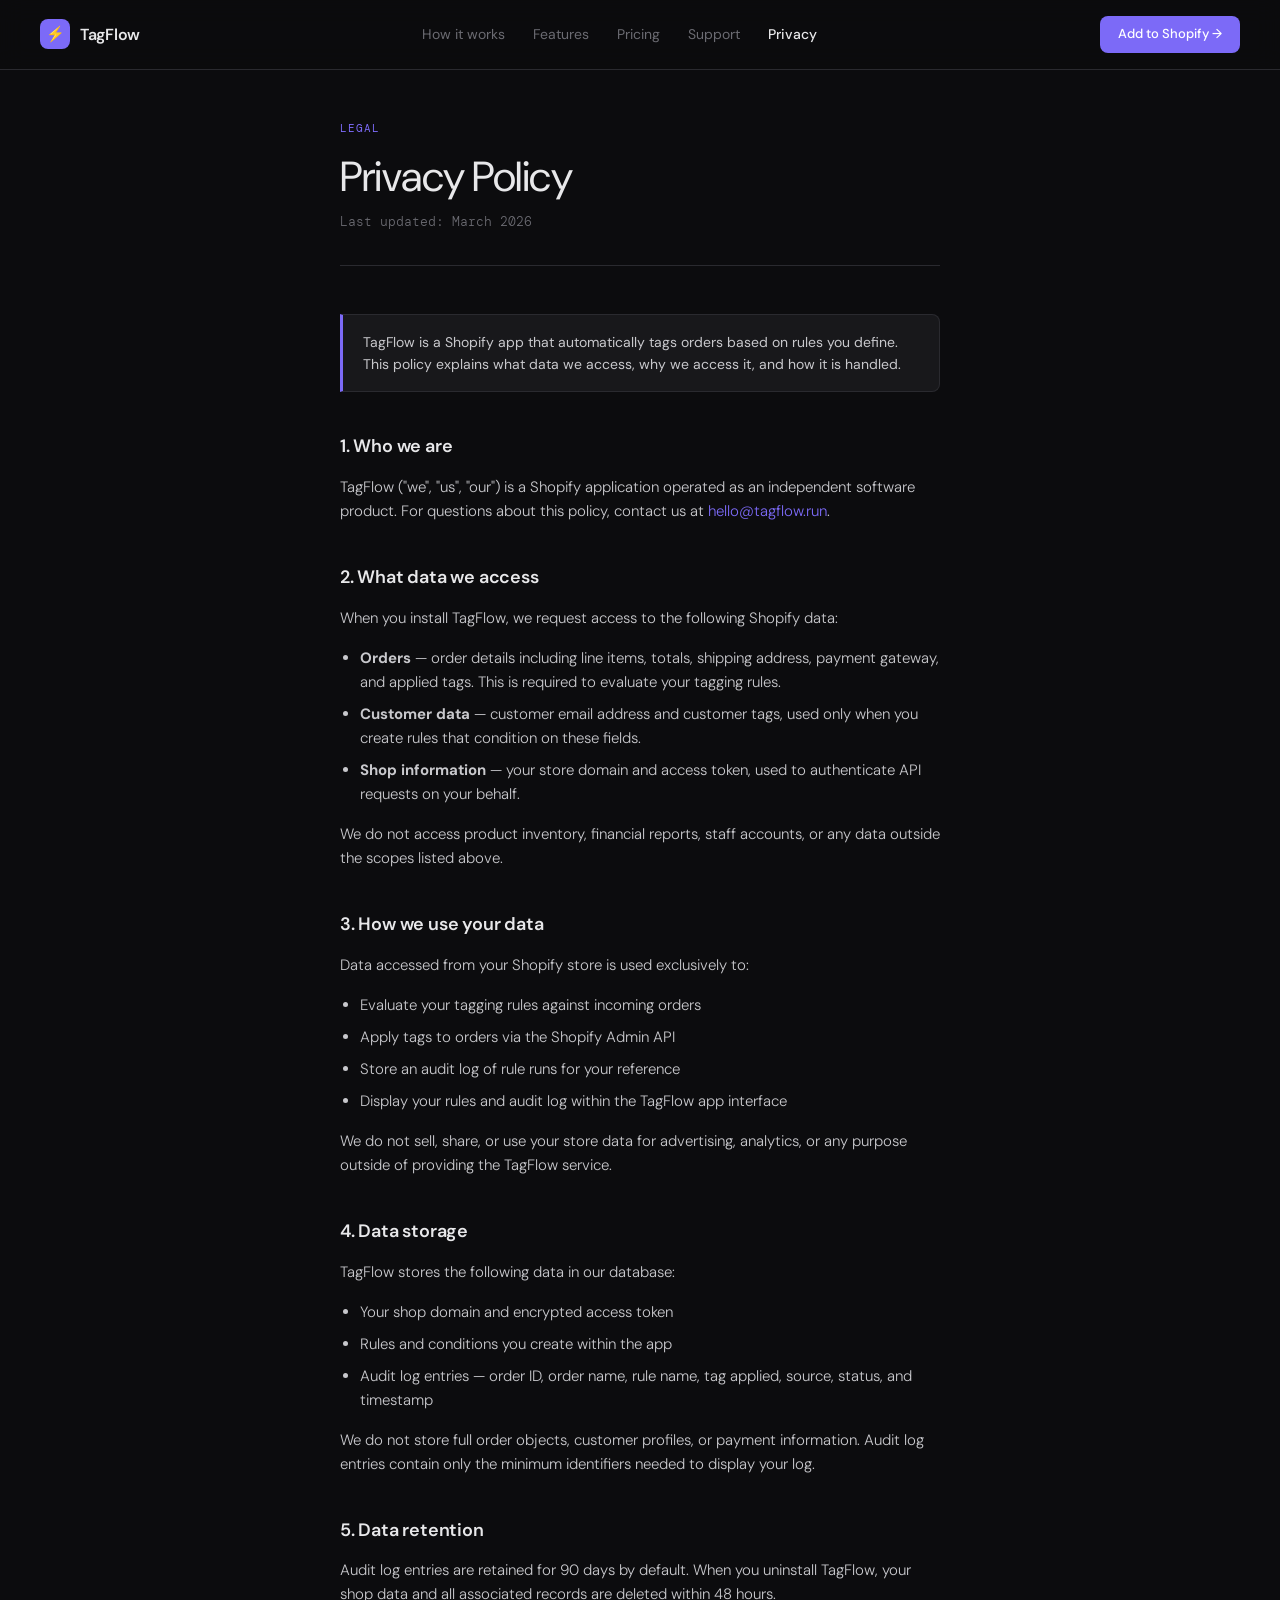
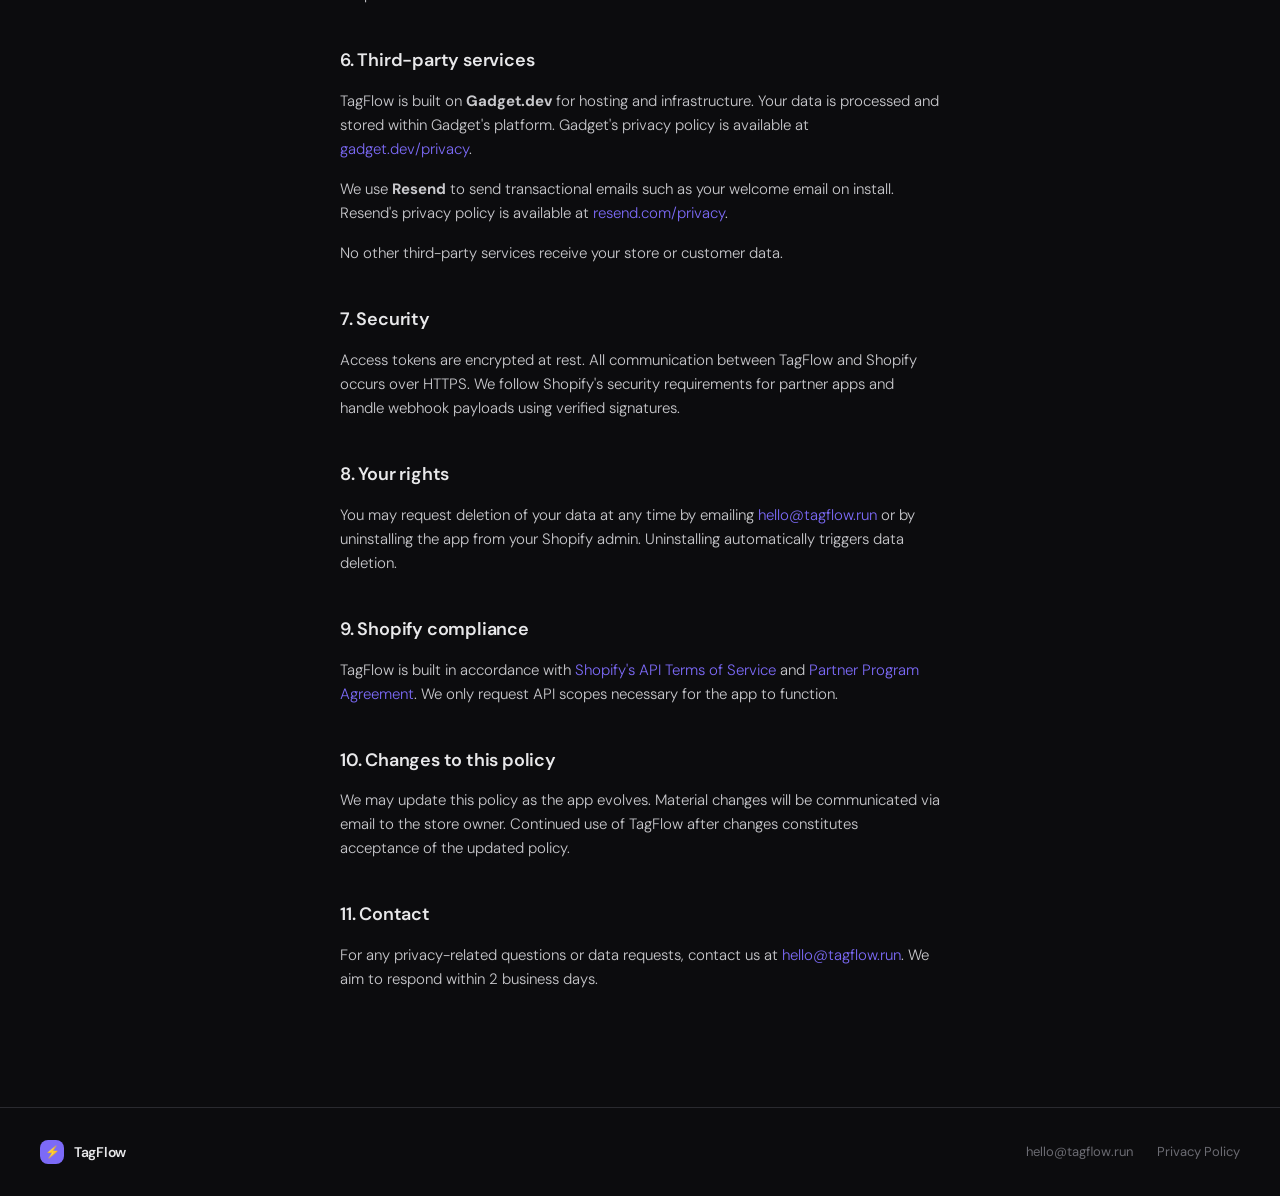
==== commit 2629fc05: "- update links to the new app ID" ====
--- a/privacy.html
+++ b/privacy.html
@@ -23,14 +23,14 @@
       <a href="index.html#pricing">Pricing</a>
       <a href="support.html">Support</a>
       <a href="privacy.html" aria-current="page">Privacy</a>
-      <a href="https://apps.shopify.com" class="nav-link-mobile-only">Add to Shopify →</a>
+      <a href="https://apps.shopify.com/tag-flow-production" class="nav-link-mobile-only">Add to Shopify →</a>
     </div>
   </div>
   <button type="button" class="nav-toggle" id="nav-toggle" aria-label="Open menu" aria-expanded="false"
     aria-controls="nav-menu">
     <span></span><span></span><span></span>
   </button>
-  <a href="https://apps.shopify.com" class="nav-cta">Add to Shopify →</a>
+  <a href="https://apps.shopify.com/tag-flow-production" class="nav-cta">Add to Shopify →</a>
 </nav>
 
 <div style="position:relative;z-index:1">
--- a/site.css
+++ b/site.css
@@ -992,12 +992,11 @@
   font-weight: 300
 }
 
-.privacy-page a {
+.privacy-page .container a {
   color: var(--accent);
   text-decoration: none
 }
-
-.privacy-page a:hover {
+.privacy-page .container a:hover {
   text-decoration: underline
 }
 
